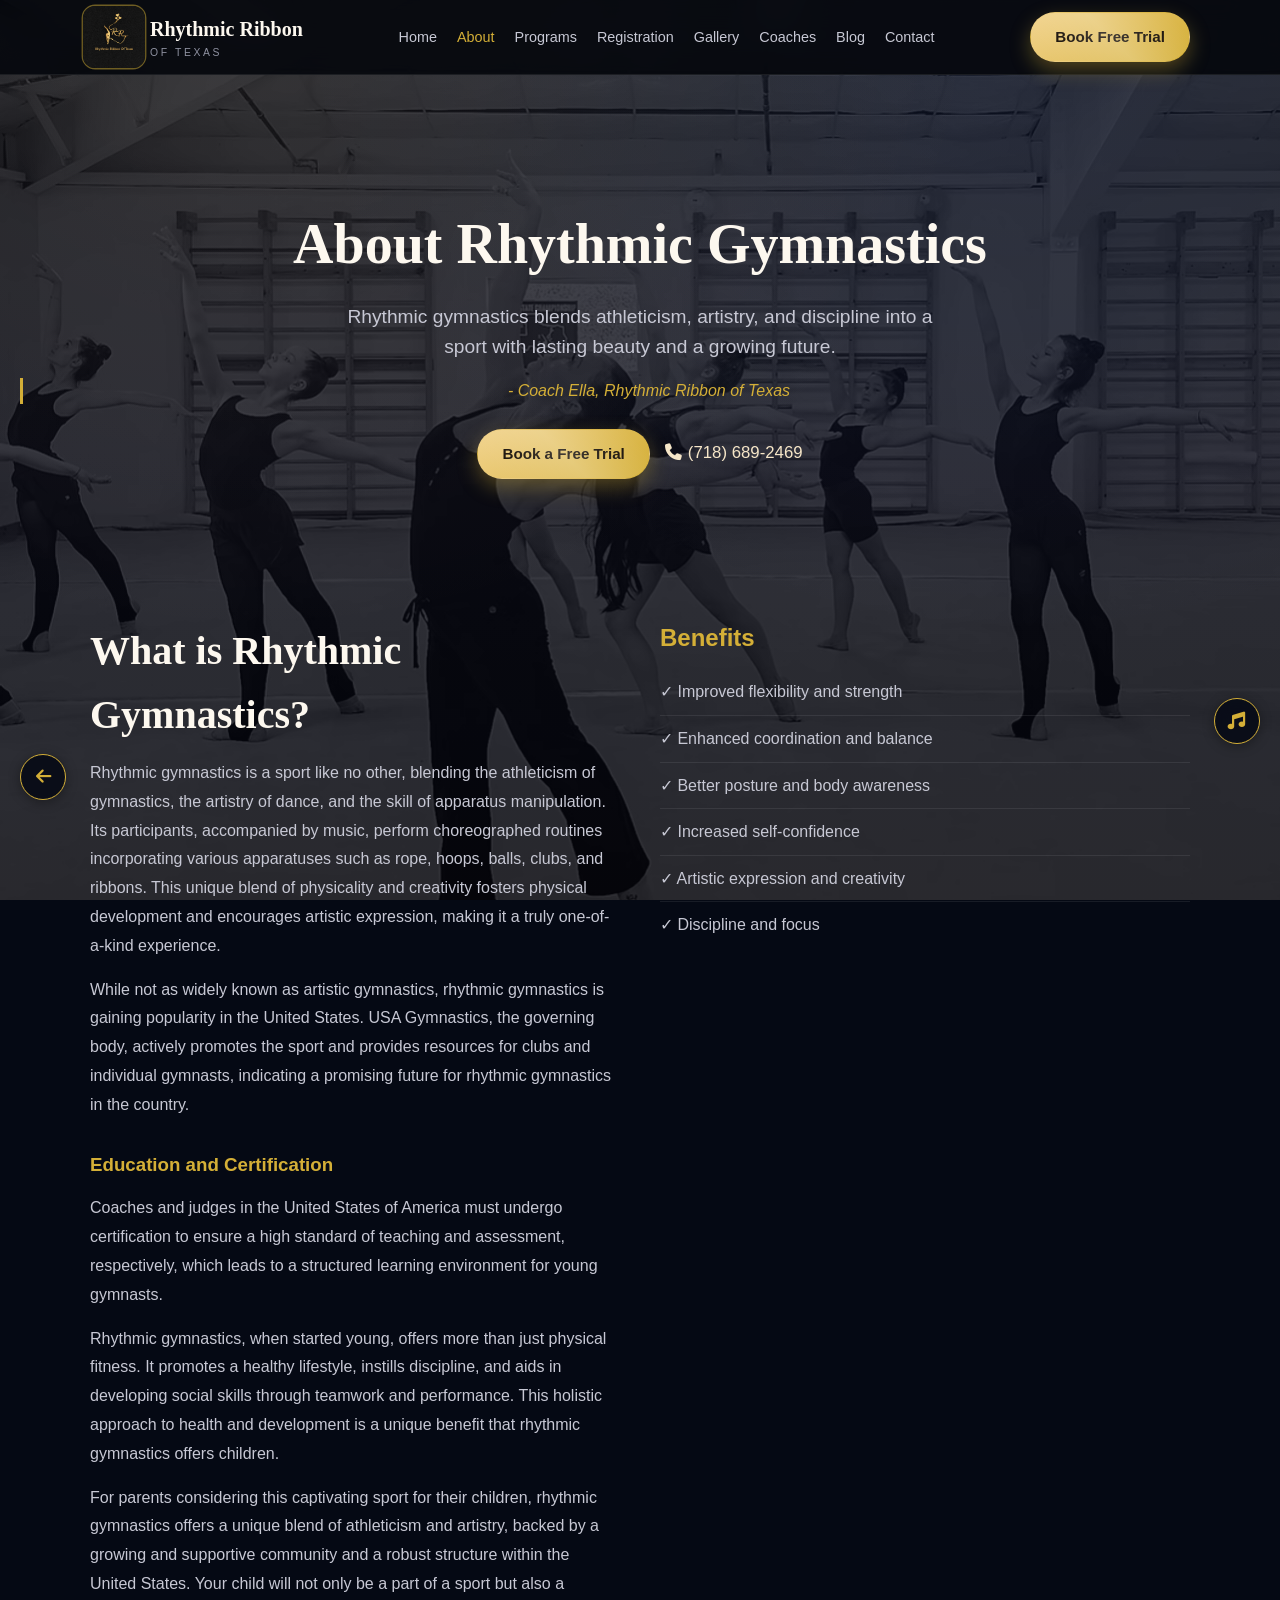
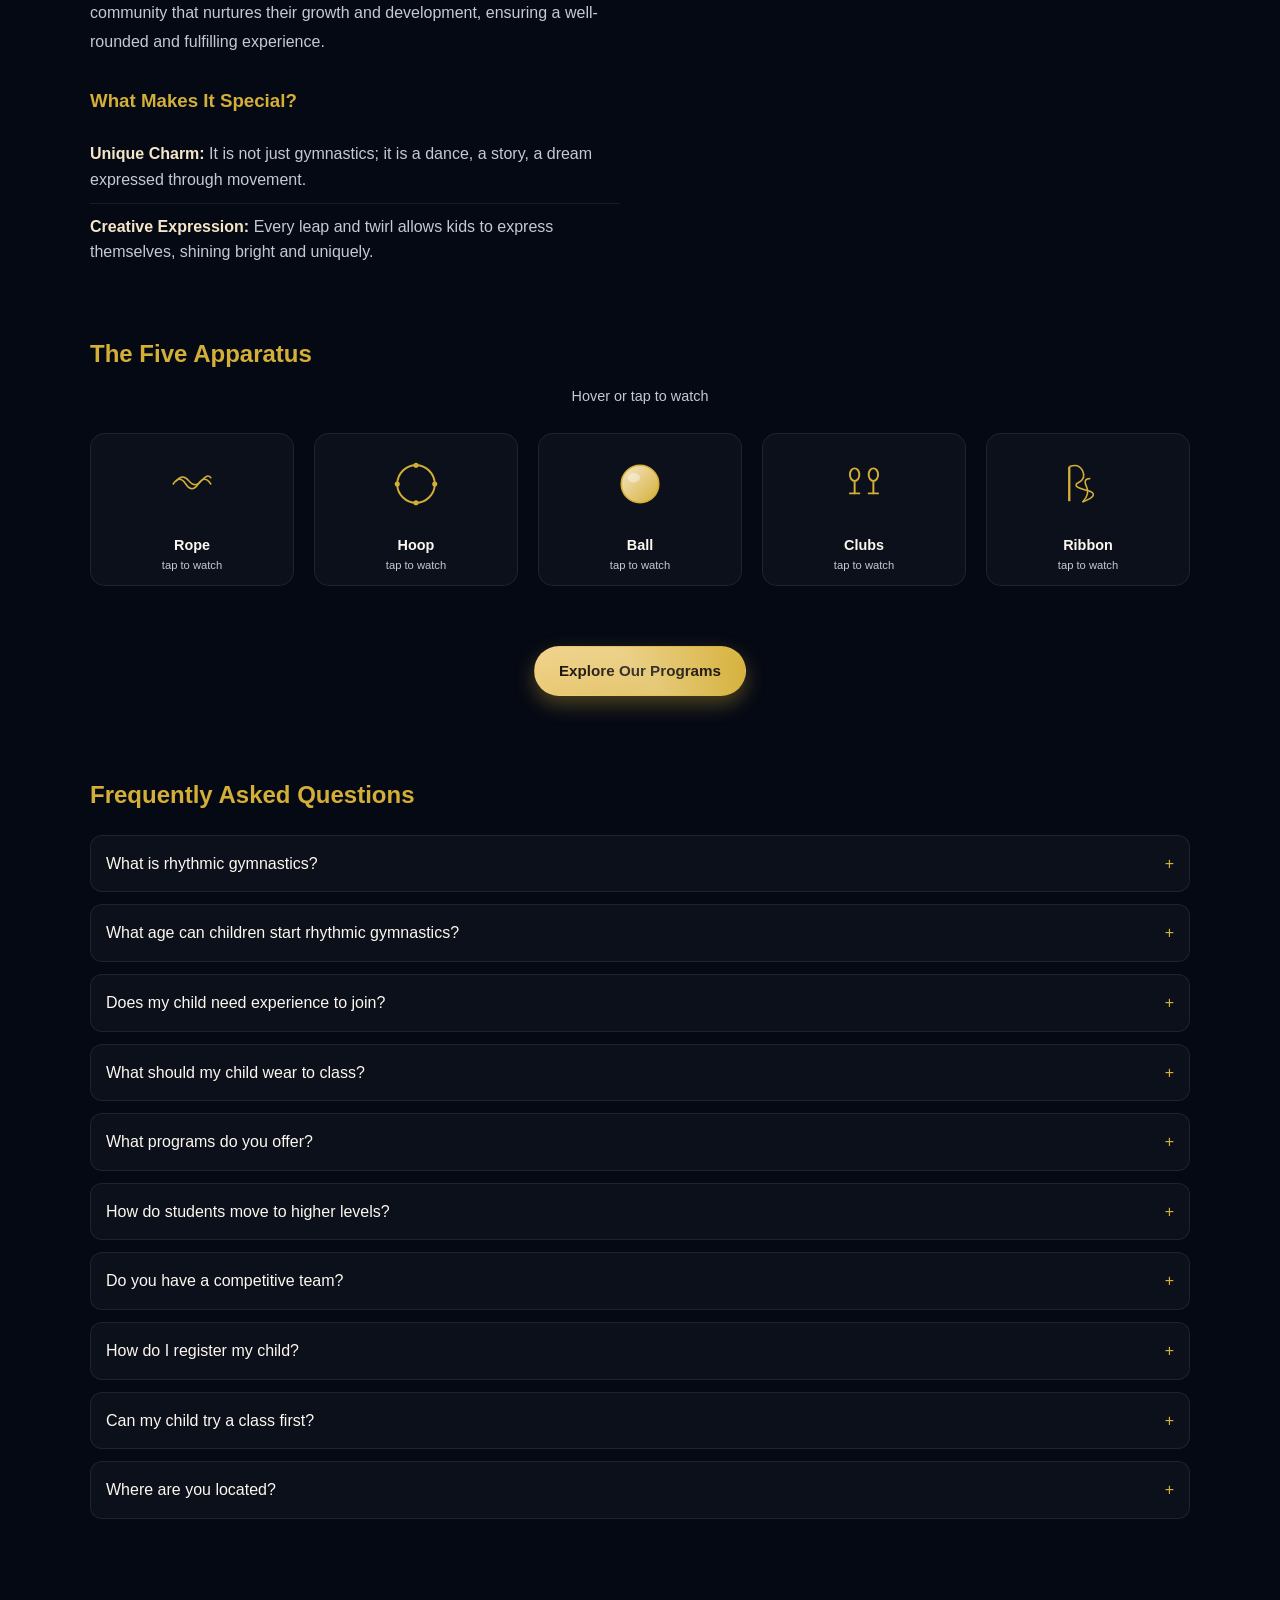
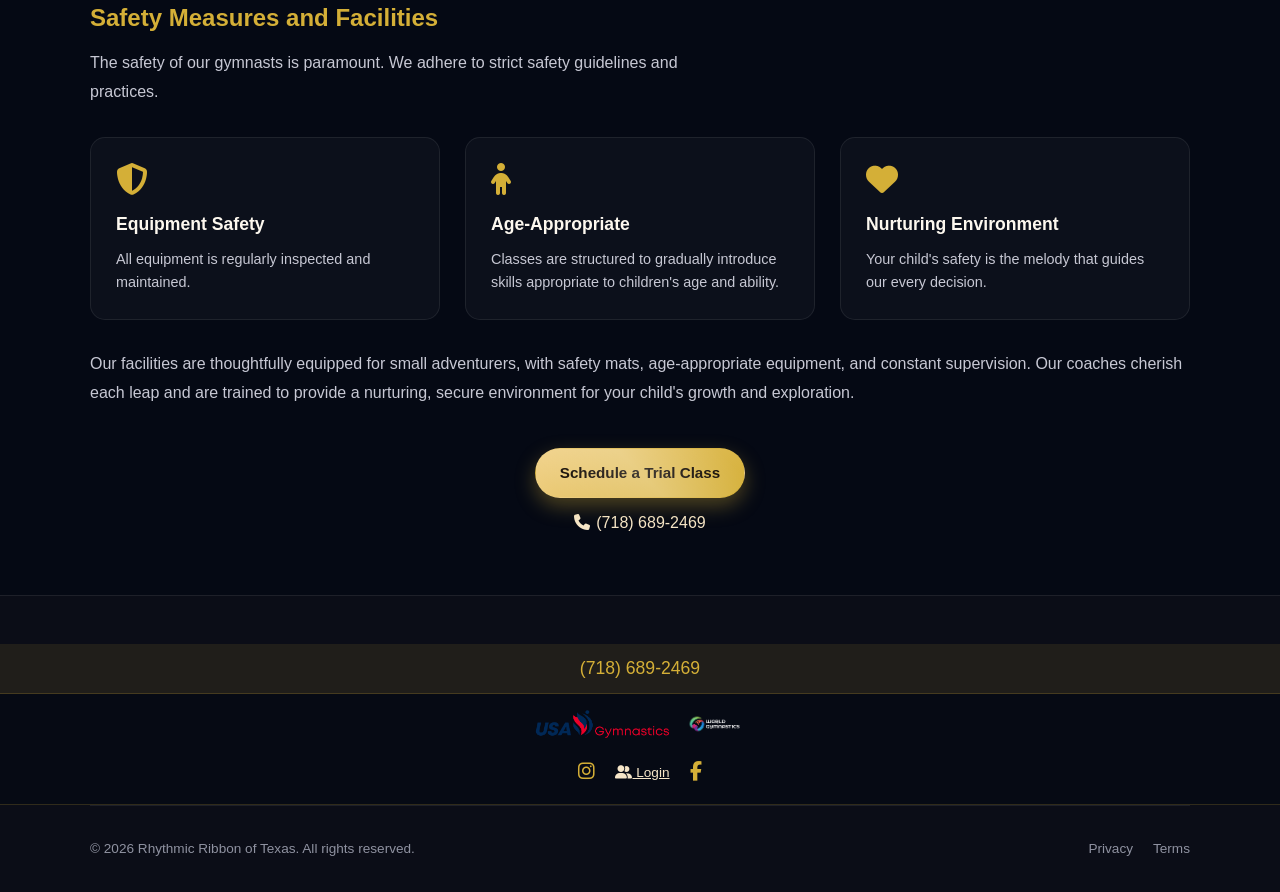
==== about.html @ e938a903 "your message here" ====
<!DOCTYPE html>
<html lang="en">
<head>
  <meta charset="UTF-8">
  <meta http-equiv="Content-Security-Policy" content="default-src 'self'; script-src 'self' 'unsafe-inline' https://cdn.jsdelivr.net; style-src 'self' 'unsafe-inline' https://fonts.googleapis.com https://cdnjs.cloudflare.com; font-src 'self' https://fonts.gstatic.com https://cdnjs.cloudflare.com; img-src 'self' data:; media-src 'self'; frame-src https://www.google.com; connect-src 'self' https://api.emailjs.com;">
  <meta name="viewport" content="width=device-width, initial-scale=1.0">
  <link rel="icon" href="/favicon.png" type="image/png">
  <link rel="shortcut icon" href="/favicon.png" type="image/png">
  <link rel="apple-touch-icon" href="/favicon.png">
  <title>About Rhythmic Gymnastics | Rhythmic Ribbon of Texas</title>
  <link rel="canonical" href="https://rhythmicribbonoftexas.com/about.html">
  <meta name="description" content="Learn about rhythmic gymnastics, an Olympic sport combining dance, gymnastics, and apparatus handling. Discover benefits and the five apparatus at RRT.">
  <meta property="og:title" content="About Rhythmic Gymnastics | Rhythmic Ribbon of Texas">
  <meta property="og:description" content="Learn about rhythmic gymnastics, an Olympic sport combining dance, gymnastics, and apparatus handling.">
  <meta property="og:type" content="website">
  <meta property="og:image" content="https://rhythmicribbonoftexas.com/assets/logo.png">
  <meta property="og:url" content="https://rhythmicribbonoftexas.com/about.html">
  <link rel="stylesheet" href="assets/styles.css">
  <link rel="preconnect" href="https://fonts.googleapis.com">
  <link rel="preconnect" href="https://fonts.gstatic.com" crossorigin>
  <link href="https://fonts.googleapis.com/css2?family=Playfair+Display:wght@500;600&family=Space+Grotesk:wght@400;500;600&display=swap" rel="stylesheet">
  <link rel="stylesheet" href="https://cdnjs.cloudflare.com/ajax/libs/font-awesome/6.5.1/css/all.min.css">
</head>
<body>
  <a href="#main" class="skip-link">Skip to content</a>

  <header class="site-header">
    <div class="header-inner">
      <a href="/" class="logo-lockup">
        <img src="assets/logo.png" alt="Rhythmic Ribbon of Texas Logo" style="width:48px;height:48px;border-radius:10px;">
        <div><span class="brand-name">Rhythmic Ribbon</span><p class="brand-tagline">of Texas</p></div>
      </a>
      <button class="nav-toggle" aria-label="Toggle navigation" aria-expanded="false">
        <span></span><span></span><span></span>
      </button>
      <nav class="header-nav" id="main-nav">
        <a href="/" class="nav-link">Home</a>
        <a href="/about.html" class="nav-link active">About</a>
        <a href="/programs.html" class="nav-link">Programs</a>
        <a href="/registration.html" class="nav-link">Registration</a>
        <a href="/gallery.html" class="nav-link">Gallery</a>
        <a href="/coaches.html" class="nav-link">Coaches</a>
        <a href="/blog.html" class="nav-link">Blog</a>
        <a href="/contact.html" class="nav-link">Contact</a>
        <a href="tel:+17186892469" class="btn btn-primary mobile-cta" style="font-size: 0.85rem;">(718) 689-2469</a>
      </nav>
      <a href="/registration.html" class="btn btn-primary shine">Book Free Trial</a>
    </div>
  </header>

  <main id="main">
    <div class="hero-bg-fixed"></div>
    
    <section class="about-hero" style="padding: 120px 20px 80px; text-align: center;">
      <h1 style="font-family: var(--font-heading); font-size: clamp(2.5rem, 5vw, 3.5rem); margin-bottom: 12px;">About Rhythmic Gymnastics</h1>
      <p style="font-size: 1.2rem; color: var(--rrt-muted-light); max-width: 600px; margin: 0 auto;">Rhythmic gymnastics blends athleticism, artistry, and discipline into a sport with lasting beauty and a growing future.</p>
      <blockquote style="font-size: 1rem; color: var(--rrt-gold); margin-top: 15px; font-style: italic; border-left: 3px solid var(--rrt-gold); padding-left: 15px;">- Coach Ella, Rhythmic Ribbon of Texas</blockquote>
      <div style="margin-top: 25px; display: flex; gap: 15px; justify-content: center; flex-wrap: wrap; align-items: center;">
        <a href="/registration.html" class="btn btn-primary shine">Book a Free Trial</a>
        <a href="tel:+17186892469" style="color: var(--rrt-soft-gold); text-decoration: none; font-size: 1.05rem;"><i class="fas fa-phone" style="margin-right: 6px;"></i>(718) 689-2469</a>
      </div>
    </section>
    <section class="container" style="padding: 60px 20px;">
      <!-- What is RG -->
      <div class="grid-2" style="margin-bottom: 60px;">
        <div>
          <h2 style="font-family: var(--font-heading); font-size: 2.5rem; margin-bottom: 12px;">What is Rhythmic Gymnastics?</h2>
          <p style="color: var(--rrt-muted-light); line-height: 1.8;">Rhythmic gymnastics is a sport like no other, blending the athleticism of gymnastics, the artistry of dance, and the skill of apparatus manipulation. Its participants, accompanied by music, perform choreographed routines incorporating various apparatuses such as rope, hoops, balls, clubs, and ribbons. This unique blend of physicality and creativity fosters physical development and encourages artistic expression, making it a truly one-of-a-kind experience.</p>
          <p style="color: var(--rrt-muted-light); line-height: 1.8; margin-top: 15px;">While not as widely known as artistic gymnastics, rhythmic gymnastics is gaining popularity in the United States. USA Gymnastics, the governing body, actively promotes the sport and provides resources for clubs and individual gymnasts, indicating a promising future for rhythmic gymnastics in the country.</p>
          
          <h3 style="color: var(--rrt-gold); margin-top: 30px; margin-bottom: 15px;">Education and Certification</h3>
          <p style="color: var(--rrt-muted-light); line-height: 1.8;">Coaches and judges in the United States of America must undergo certification to ensure a high standard of teaching and assessment, respectively, which leads to a structured learning environment for young gymnasts.</p>
          <p style="color: var(--rrt-muted-light); line-height: 1.8; margin-top: 15px;">Rhythmic gymnastics, when started young, offers more than just physical fitness. It promotes a healthy lifestyle, instills discipline, and aids in developing social skills through teamwork and performance. This holistic approach to health and development is a unique benefit that rhythmic gymnastics offers children.</p>
          <p style="color: var(--rrt-muted-light); line-height: 1.8; margin-top: 15px;">For parents considering this captivating sport for their children, rhythmic gymnastics offers a unique blend of athleticism and artistry, backed by a growing and supportive community and a robust structure within the United States. Your child will not only be a part of a sport but also a community that nurtures their growth and development, ensuring a well-rounded and fulfilling experience.</p>
          
          <h3 style="color: var(--rrt-gold); margin-top: 30px; margin-bottom: 15px;">What Makes It Special?</h3>
          <ul style="color: var(--rrt-muted-light); list-style: none;">
            <li style="padding: 10px 0; border-bottom: 1px solid var(--rrt-border);"><strong style="color: var(--rrt-soft-gold);">Unique Charm:</strong> It is not just gymnastics; it is a dance, a story, a dream expressed through movement.</li>
            <li style="padding: 10px 0;"><strong style="color: var(--rrt-soft-gold);">Creative Expression:</strong> Every leap and twirl allows kids to express themselves, shining bright and uniquely.</li>
          </ul>
        </div>
        <div>
          <h2 style="color: var(--rrt-gold); margin-bottom: 12px;">Benefits</h2>
          <ul style="color: var(--rrt-muted-light); list-style: none;">
            <li style="padding: 10px 0; border-bottom: 1px solid var(--rrt-border);">✓ Improved flexibility and strength</li>
            <li style="padding: 10px 0; border-bottom: 1px solid var(--rrt-border);">✓ Enhanced coordination and balance</li>
            <li style="padding: 10px 0; border-bottom: 1px solid var(--rrt-border);">✓ Better posture and body awareness</li>
            <li style="padding: 10px 0; border-bottom: 1px solid var(--rrt-border);">✓ Increased self-confidence</li>
            <li style="padding: 10px 0; border-bottom: 1px solid var(--rrt-border);">✓ Artistic expression and creativity</li>
            <li style="padding: 10px 0;">✓ Discipline and focus</li>
          </ul>
        </div>
      </div>

      <div style="margin-top: 60px;">
        <h2 style="color: var(--rrt-gold); margin-bottom: 12px;">The Five Apparatus</h2>
        <p style="color: var(--rrt-muted-light); text-align: center; margin-bottom: 25px; font-size: 0.9rem;">Hover or tap to watch</p>
        <div class="grid-5">
          <div class="apparatus-item" onclick="openModal(this.dataset.video)" data-video="assets/rrt-media/apparatus-videos/rope-small.mp4" style="background: rgba(255,255,255,0.03); border: 1px solid var(--rrt-border); border-radius: 15px; padding: 10px; text-align: center; cursor: pointer;">
            <div style="position: relative; width: 100%; height: 80px; display: flex; align-items: center; justify-content: center;">
              <img src="assets/icon-rope.svg" alt="Rope" class="apparatus-icon" style="width: 50px; height: 50px; object-fit: contain;">
              <video src="assets/rrt-media/apparatus-videos/rope-small.mp4" muted class="apparatus-video" style="display:none; width: 100%; height: 80px; object-fit: contain; border-radius: 8px;"></video>
            </div>
            <h3 style="font-size: 0.9rem; margin-top: 10px;">Rope</h3>
            <p style="font-size: 0.7rem; color: var(--rrt-muted-light);">tap to watch</p>
          </div>
          <div class="apparatus-item" onclick="openModal(this.dataset.video)" data-video="assets/rrt-media/apparatus-videos/hoop.mp4" style="background: rgba(255,255,255,0.03); border: 1px solid var(--rrt-border); border-radius: 15px; padding: 10px; text-align: center; cursor: pointer;">
            <div style="position: relative; width: 100%; height: 80px; display: flex; align-items: center; justify-content: center;">
              <img src="assets/icon-hoop.svg" alt="Hoop" class="apparatus-icon" style="width: 50px; height: 50px; object-fit: contain;">
              <video src="assets/rrt-media/apparatus-videos/hoop.mp4" muted class="apparatus-video" style="display:none; width: 100%; height: 80px; object-fit: contain; border-radius: 8px;"></video>
            </div>
            <h3 style="font-size: 0.9rem; margin-top: 10px;">Hoop</h3>
            <p style="font-size: 0.7rem; color: var(--rrt-muted-light);">tap to watch</p>
          </div>
          <div class="apparatus-item" onclick="openModal(this.dataset.video)" data-video="assets/rrt-media/apparatus-videos/ball.mp4" style="background: rgba(255,255,255,0.03); border: 1px solid var(--rrt-border); border-radius: 15px; padding: 10px; text-align: center; cursor: pointer;">
            <div style="position: relative; width: 100%; height: 80px; display: flex; align-items: center; justify-content: center;">
              <img src="assets/icon-ball.svg" alt="Ball" class="apparatus-icon" style="width: 50px; height: 50px; object-fit: contain;">
              <video src="assets/rrt-media/apparatus-videos/ball.mp4" muted class="apparatus-video" style="display:none; width: 100%; height: 80px; object-fit: contain; border-radius: 8px;"></video>
            </div>
            <h3 style="font-size: 0.9rem; margin-top: 10px;">Ball</h3>
            <p style="font-size: 0.7rem; color: var(--rrt-muted-light);">tap to watch</p>
          </div>
          <div class="apparatus-item" onclick="openModal(this.dataset.video)" data-video="assets/rrt-media/apparatus-videos/club-small.mp4" style="background: rgba(255,255,255,0.03); border: 1px solid var(--rrt-border); border-radius: 15px; padding: 10px; text-align: center; cursor: pointer;">
            <div style="position: relative; width: 100%; height: 80px; display: flex; align-items: center; justify-content: center;">
              <img src="assets/icon-clubs.svg" alt="Clubs" class="apparatus-icon" style="width: 50px; height: 50px; object-fit: contain;">
              <video src="assets/rrt-media/apparatus-videos/club-small.mp4" muted class="apparatus-video" style="display:none; width: 100%; height: 80px; object-fit: contain; border-radius: 8px;"></video>
            </div>
            <h3 style="font-size: 0.9rem; margin-top: 10px;">Clubs</h3>
            <p style="font-size: 0.7rem; color: var(--rrt-muted-light);">tap to watch</p>
          </div>
          <div class="apparatus-item" onclick="openModal(this.dataset.video)" data-video="assets/rrt-media/apparatus-videos/ribbons-small.mp4" style="background: rgba(255,255,255,0.03); border: 1px solid var(--rrt-border); border-radius: 15px; padding: 10px; text-align: center; cursor: pointer;">
            <div style="position: relative; width: 100%; height: 80px; display: flex; align-items: center; justify-content: center;">
              <img src="assets/icon-ribbon-stick.svg" alt="Ribbon" class="apparatus-icon" style="width: 50px; height: 50px; object-fit: contain;">
              <video src="assets/rrt-media/apparatus-videos/ribbons-small.mp4" muted class="apparatus-video" style="display:none; width: 100%; height: 80px; object-fit: contain; border-radius: 8px;"></video>
            </div>
            <h3 style="font-size: 0.9rem; margin-top: 10px;">Ribbon</h3>
            <p style="font-size: 0.7rem; color: var(--rrt-muted-light);">tap to watch</p>
          </div>
        </div>
      </div>
      <div style="text-align: center; margin-top: 60px;">
        <a href="/programs.html" class="btn btn-primary">Explore Our Programs</a>
      </div>

      <!-- FAQ Section -->
      <div style="margin-top: 80px;">
        <h2 style="color: var(--rrt-gold); margin-bottom: 20px;">Frequently Asked Questions</h2>
        
        <details style="background: rgba(255,255,255,0.03); border: 1px solid var(--rrt-border); border-radius: 12px; margin-bottom: 12px; padding: 15px; cursor: pointer;">
          <summary style="color: var(--rrt-cream); font-weight: 500; cursor: pointer; list-style: none; display: flex; justify-content: space-between; align-items: center;">
            <span>What is rhythmic gymnastics?</span>
            <span style="color: var(--rrt-gold);">+</span>
          </summary>
          <p style="color: var(--rrt-muted-light); margin-top: 12px; line-height: 1.6;">Rhythmic gymnastics is a sport that combines gymnastics, dance, and flexibility. Athletes perform routines to music using apparatus like ribbon, hoop, ball, rope, and clubs.</p>
        </details>
        
        <details style="background: rgba(255,255,255,0.03); border: 1px solid var(--rrt-border); border-radius: 12px; margin-bottom: 12px; padding: 15px; cursor: pointer;">
          <summary style="color: var(--rrt-cream); font-weight: 500; cursor: pointer; list-style: none; display: flex; justify-content: space-between; align-items: center;">
            <span>What age can children start rhythmic gymnastics?</span>
            <span style="color: var(--rrt-gold);">+</span>
          </summary>
          <p style="color: var(--rrt-muted-light); margin-top: 12px; line-height: 1.6;">Children can start as early as 3 years old in preschool classes designed to build coordination, flexibility, and basic movement skills.</p>
        </details>
        
        <details style="background: rgba(255,255,255,0.03); border: 1px solid var(--rrt-border); border-radius: 12px; margin-bottom: 12px; padding: 15px; cursor: pointer;">
          <summary style="color: var(--rrt-cream); font-weight: 500; cursor: pointer; list-style: none; display: flex; justify-content: space-between; align-items: center;">
            <span>Does my child need experience to join?</span>
            <span style="color: var(--rrt-gold);">+</span>
          </summary>
          <p style="color: var(--rrt-muted-light); margin-top: 12px; line-height: 1.6;">No experience is needed. Beginner classes are designed for students who are new to rhythmic gymnastics.</p>
        </details>
        
        <details style="background: rgba(255,255,255,0.03); border: 1px solid var(--rrt-border); border-radius: 12px; margin-bottom: 12px; padding: 15px; cursor: pointer;">
          <summary style="color: var(--rrt-cream); font-weight: 500; cursor: pointer; list-style: none; display: flex; justify-content: space-between; align-items: center;">
            <span>What should my child wear to class?</span>
            <span style="color: var(--rrt-gold);">+</span>
          </summary>
          <p style="color: var(--rrt-muted-light); margin-top: 12px; line-height: 1.6;">A leotard with white socks, or leggings with a tank top and white socks. No jewelry. Hair should be pulled up.</p>
        </details>
        
        <details style="background: rgba(255,255,255,0.03); border: 1px solid var(--rrt-border); border-radius: 12px; margin-bottom: 12px; padding: 15px; cursor: pointer;">
          <summary style="color: var(--rrt-cream); font-weight: 500; cursor: pointer; list-style: none; display: flex; justify-content: space-between; align-items: center;">
            <span>What programs do you offer?</span>
            <span style="color: var(--rrt-gold);">+</span>
          </summary>
          <p style="color: var(--rrt-muted-light); margin-top: 12px; line-height: 1.6;">We offer preschool classes, beginner rhythmic gymnastics classes, flexibility and conditioning classes, ballet, and a competitive team program.</p>
        </details>
        
        <details style="background: rgba(255,255,255,0.03); border: 1px solid var(--rrt-border); border-radius: 12px; margin-bottom: 12px; padding: 15px; cursor: pointer;">
          <summary style="color: var(--rrt-cream); font-weight: 500; cursor: pointer; list-style: none; display: flex; justify-content: space-between; align-items: center;">
            <span>How do students move to higher levels?</span>
            <span style="color: var(--rrt-gold);">+</span>
          </summary>
          <p style="color: var(--rrt-muted-light); margin-top: 12px; line-height: 1.6;">Coaches evaluate students based on their skills, flexibility, focus, and readiness for the next level.</p>
        </details>
        
        <details style="background: rgba(255,255,255,0.03); border: 1px solid var(--rrt-border); border-radius: 12px; margin-bottom: 12px; padding: 15px; cursor: pointer;">
          <summary style="color: var(--rrt-cream); font-weight: 500; cursor: pointer; list-style: none; display: flex; justify-content: space-between; align-items: center;">
            <span>Do you have a competitive team?</span>
            <span style="color: var(--rrt-gold);">+</span>
          </summary>
          <p style="color: var(--rrt-muted-light); margin-top: 12px; line-height: 1.6;">Yes. Students who show strong ability and commitment may be invited to join the competitive team.</p>
        </details>
        
        <details style="background: rgba(255,255,255,0.03); border: 1px solid var(--rrt-border); border-radius: 12px; margin-bottom: 12px; padding: 15px; cursor: pointer;">
          <summary style="color: var(--rrt-cream); font-weight: 500; cursor: pointer; list-style: none; display: flex; justify-content: space-between; align-items: center;">
            <span>How do I register my child?</span>
            <span style="color: var(--rrt-gold);">+</span>
          </summary>
          <p style="color: var(--rrt-muted-light); margin-top: 12px; line-height: 1.6;">You can register through our website or contact us directly for class availability.</p>
        </details>
        
        <details style="background: rgba(255,255,255,0.03); border: 1px solid var(--rrt-border); border-radius: 12px; margin-bottom: 12px; padding: 15px; cursor: pointer;">
          <summary style="color: var(--rrt-cream); font-weight: 500; cursor: pointer; list-style: none; display: flex; justify-content: space-between; align-items: center;">
            <span>Can my child try a class first?</span>
            <span style="color: var(--rrt-gold);">+</span>
          </summary>
          <p style="color: var(--rrt-muted-light); margin-top: 12px; line-height: 1.6;">Yes, trial classes may be available depending on space in the class.</p>
        </details>
        
        <details style="background: rgba(255,255,255,0.03); border: 1px solid var(--rrt-border); border-radius: 12px; margin-bottom: 12px; padding: 15px; cursor: pointer;">
          <summary style="color: var(--rrt-cream); font-weight: 500; cursor: pointer; list-style: none; display: flex; justify-content: space-between; align-items: center;">
            <span>Where are you located?</span>
            <span style="color: var(--rrt-gold);">+</span>
          </summary>
          <p style="color: var(--rrt-muted-light); margin-top: 12px; line-height: 1.6;">We are located in McKinney and Frisco, Texas.</p>
        </details>
      </div>

      <!-- Safety Section -->
      <div style="margin-top: 80px;">
        <h2 style="color: var(--rrt-gold); margin-bottom: 12px;">Safety Measures and Facilities</h2>
        
        <p style="color: var(--rrt-muted-light); line-height: 1.8; margin-bottom: 30px; max-width: 70ch;">The safety of our gymnasts is paramount. We adhere to strict safety guidelines and practices.</p>
        
        <div class="grid-3">
          <div style="background: rgba(255,255,255,0.03); border: 1px solid var(--rrt-border); border-radius: 15px; padding: 25px;">
            <i class="fas fa-shield-alt" style="font-size: 2rem; color: var(--rrt-gold); margin-bottom: 15px;"></i>
            <h3 style="font-size: 1.1rem; margin-bottom: 10px;">Equipment Safety</h3>
            <p style="color: var(--rrt-muted-light); font-size: 0.9rem;">All equipment is regularly inspected and maintained.</p>
          </div>
          <div style="background: rgba(255,255,255,0.03); border: 1px solid var(--rrt-border); border-radius: 15px; padding: 25px;">
            <i class="fas fa-child" style="font-size: 2rem; color: var(--rrt-gold); margin-bottom: 15px;"></i>
            <h3 style="font-size: 1.1rem; margin-bottom: 10px;">Age-Appropriate</h3>
            <p style="color: var(--rrt-muted-light); font-size: 0.9rem;">Classes are structured to gradually introduce skills appropriate to children's age and ability.</p>
          </div>
          <div style="background: rgba(255,255,255,0.03); border: 1px solid var(--rrt-border); border-radius: 15px; padding: 25px;">
            <i class="fas fa-heart" style="font-size: 2rem; color: var(--rrt-gold); margin-bottom: 15px;"></i>
            <h3 style="font-size: 1.1rem; margin-bottom: 10px;">Nurturing Environment</h3>
            <p style="color: var(--rrt-muted-light); font-size: 0.9rem;">Your child's safety is the melody that guides our every decision.</p>
          </div>
        </div>
        
        <p style="color: var(--rrt-muted-light); line-height: 1.8; margin-top: 30px;">Our facilities are thoughtfully equipped for small adventurers, with safety mats, age-appropriate equipment, and constant supervision. Our coaches cherish each leap and are trained to provide a nurturing, secure environment for your child's growth and exploration.</p>
        
        <div style="text-align: center; margin-top: 40px;">
          <a href="/registration.html" class="btn btn-primary shine">Schedule a Trial Class</a>
          <p style="margin-top: 12px;"><a href="tel:+17186892469" style="color: var(--rrt-soft-gold); text-decoration: none;"><i class="fas fa-phone" style="margin-right: 6px;"></i>(718) 689-2469</a></p>
        </div>
      </div>
    </section>
  </main>

  <footer class="site-footer">
    <div class="mobile-footer-spacer"></div>
    <!-- Phone - Mobile Only -->
    <div style="text-align: center; padding: 10px; background: rgba(212, 175, 55, 0.1); border-bottom: 1px solid rgba(212, 175, 55, 0.2);">
      <a href="tel:+17186892469" style="color: var(--rrt-gold); font-size: 1.1rem; text-decoration: none;">(718) 689-2469</a>
    </div>
    <!-- Combined Trust + Social -->
    <div style="background: rgba(5, 9, 20, 0.8); padding: 16px 15px; border-bottom: 1px solid rgba(212, 175, 55, 0.2);">
      <div style="max-width: 1200px; margin: 0 auto; display: flex; flex-direction: column; align-items: center; gap: 12px;">
        <div style="display: flex; justify-content: center; align-items: center; gap: 15px; flex-wrap: wrap;">
          <a href="https://usagym.org/rhythmic/" style="cursor:pointer;-webkit-tap-highlight-color:transparent" target="_blank" rel="noopener noreferrer"><img src="assets/usag-logo.webp" alt="USAG" style="height: 28px;"></a>
          <a href="https://www.gymnastics.sport/site/pages/disciplines/rg-presentation.php" target="_blank" rel="noopener noreferrer"><img src="assets/world-gymnastics.png" alt="World Gymnastics" style="height: 24px;"></a>
        </div>
        <div style="display: flex; justify-content: center; align-items: center; gap: 20px; flex-wrap: wrap;">
          <a href="https://instagram.com/rhythmicribbonoftexas" target="_blank" rel="noopener noreferrer" aria-label="Instagram" style="color:var(--rrt-gold);font-size:1.2rem;"><i class="fab fa-instagram"></i></a>
          <a href="/login.html" style="color:var(--rrt-soft-gold);font-size:0.85rem;"><i class="fas fa-user-group"></i> Login</a>
          <a href="https://facebook.com/RhythmicRibbon" target="_blank" rel="noopener noreferrer" aria-label="Facebook" style="color:var(--rrt-gold);font-size:1.2rem;"><i class="fab fa-facebook-f"></i></a>
        </div>
      </div>
    </div>
    
  
    <div class="footer-inner">
      <div class="footer-bottom">
        <p>&copy; <span class="copyright-year">2026</span> Rhythmic Ribbon of Texas. All rights reserved.</p>
        <div class="footer-legal">
          <a href="/privacy.html">Privacy</a>
          <a href="/terms.html">Terms</a>
        </div>
      </div>
    </div>
  </footer>

  <!-- Mobile Sticky CTA -->
  <div class="mobile-sticky-cta">
    <a href="/registration.html" class="btn btn-primary shine" style="width:100%;display:block;padding:14px 20px;text-align:center;text-decoration:none;">Book Free Trial</a>
  </div>

  <!-- Video Modal -->
  <div id="videoModal" tabindex="-1" role="dialog" aria-modal="true" aria-label="Video player" onclick="closeModal()" style="display:none; position:fixed; top:0; left:0; width:100%; height:100%; background:rgba(0,0,0,0.95); z-index:999999; align-items:center; justify-content:center; cursor:pointer;">
    <video id="modalVideo" onclick="event.stopPropagation()" style="max-width:90%; max-height:80%; border-radius:10px;" controls></video>
    <p style="position:absolute; top:20px; color:#fff; font-size:0.9rem;">Tap to close or press Escape</p>
  </div>
  <script src="assets/main.js"></script>
  <script src="assets/audio.js"></script>
</body>
</html>
---- assets/styles.css ----
/* RRT Landing Page Styles */
/* Based on RRT Brand Guidelines - Gold/Dark Theme */

:root {
  /* Colors */
  --rrt-gold: #d4af37;
  --rrt-soft-gold: #f6e6c8;
  --rrt-cream: #fdf8ef;
  --rrt-bg: #020308;
  --rrt-bg-secondary: #050914;
  --rrt-surface: rgba(12, 14, 24, 0.95);
  --rrt-muted: #8f92a1;
  --rrt-muted-light: #c7c8d4;
  --rrt-border: rgba(255, 255, 255, 0.08);
  --rrt-border-strong: rgba(255, 255, 255, 0.18);
  --success: #7bdcb5;
  --error: #f26c4f;
  
  /* Typography */
  --font-heading: 'Playfair Display', Georgia, serif;
  --font-body: 'Space Grotesk', -apple-system, sans-serif;
  
  /* Spacing */
  --space-xs: 0.35rem;
  --space-sm: 0.5rem;
  --space-md: 0.75rem;
  --space-lg: 1.25rem;
  --space-xl: 2rem;
  --space-xxl: 3rem;
  
  /* Borders */
  --radius-sm: 10px;
  --radius-lg: 20px;
  --radius-xl: 28px;
  
  /* Shadows */
  --shadow-md: 0 15px 30px rgba(0, 0, 0, 0.35);
  --shadow-lg: 0 25px 50px rgba(0, 0, 0, 0.45);
}

/* Fixed background image overlay */
.hero-bg-fixed {
  position: fixed;
  top: 0;
  left: 0;
  width: 100%;
  height: 100%;
  z-index: -1;
  background: url('hero-bg.jpg') center/cover no-repeat;
  opacity: 0.2;
  pointer-events: none;
}

/* Reset */
*, *::before, *::after {
  box-sizing: border-box;
  margin: 0;
  padding: 0;
}

html {
  scroll-behavior: smooth;
}

body {
  font-family: var(--font-body);
  font-size: 16px;
  line-height: 1.6;
  color: var(--rrt-cream);
  background-color: var(--rrt-bg-secondary);
  background-image: 
    radial-gradient(ellipse at 20% 0%, rgba(255, 214, 153, 0.08) 0%, transparent 50%),
    radial-gradient(ellipse at 80% 0%, rgba(87, 134, 255, 0.1) 0%, transparent 50%),
    linear-gradient(180deg, #04060d 0%, #080914 50%, #05060c 100%);
  background-attachment: fixed;
  min-height: 100vh;
}

/* Form Error Messages */
.error-msg {
  color: var(--error);
  font-size: 0.8rem;
  margin-top: 5px;
}

input.field-error,
select.field-error,
textarea.field-error {
  border-color: var(--error) !important;
}

input.field-error:focus,
select.field-error:focus,
textarea.field-error:focus {
  box-shadow: 0 0 0 3px rgba(242, 108, 79, 0.2) !important;
}

/* Skip Link */
.skip-link {
  position: absolute;
  left: -999px;
  top: auto;
  padding: 0.5rem 1rem;
  background: #fff;
  color: #05060c;
  border-radius: 999px;
  z-index: 1000;
  text-decoration: none;
  font-weight: 600;
}

.skip-link:focus {
  left: 1rem;
  top: 1rem;
}

/* Container */
.container {
  max-width: 1140px;
  margin: 0 auto;
  padding: 0 var(--space-lg);
}

/* Header */
.site-header {
  position: fixed;
  top: 0;
  left: 0;
  right: 0;
  z-index: 100;
  background: rgba(5, 7, 13, 0.9);
  -webkit-backdrop-filter: blur(14px);
  backdrop-filter: blur(14px);
  border-bottom: 1px solid var(--rrt-border);
}

.header-inner {
  max-width: 1140px;
  margin: 0 auto;
  padding: var(--space-md) var(--space-lg);
  display: flex;
  align-items: center;
  justify-content: space-between;
  gap: var(--space-lg);
}

.logo-lockup {
  display: flex;
  align-items: center;
  gap: var(--space-md);
  text-decoration: none;
  color: var(--rrt-cream);
}

.logo-lockup img {
  width: 48px;
  height: 48px;
  border-radius: var(--radius-sm);
  border: 1px solid rgba(212, 175, 55, 0.5);
  object-fit: cover;
  object-position: center;
  transform: scale(1.35);
}

.brand-name {
  font-family: var(--font-heading);
  font-size: 1.25rem;
  font-weight: 600;
  margin: 0;
}

.brand-tagline {
  font-size: 0.65rem;
  letter-spacing: 0.25em;
  text-transform: uppercase;
  color: var(--rrt-muted);
  margin: 0;
}

.header-nav {
  display: flex;
  gap: var(--space-lg);
}

.nav-link {
  color: var(--rrt-muted-light);
  text-decoration: none;
  font-size: 0.9rem;
  transition: color 0.15s ease;
}

.nav-link:hover,
.nav-link.active {
  color: var(--rrt-gold);
}

/* Buttons */
.btn {
  display: inline-flex;
  align-items: center;
  justify-content: center;
  padding: 0.75rem 1.5rem;
  border-radius: 30px;
  font-family: var(--font-body);
  font-size: 0.95rem;
  font-weight: 600;
  text-decoration: none;
  cursor: pointer;
  transition: all 0.15s ease;
  border: 1px solid transparent;
  min-height: 48px;
}

.btn-primary {
  background: linear-gradient(135deg, #f1d28a, #d4af37);
  color: #120a02;
  box-shadow: 0 8px 20px rgba(212, 175, 55, 0.35);
}

.btn-primary:hover {
  transform: translateY(-2px);
  box-shadow: 0 12px 28px rgba(212, 175, 55, 0.45);
}

.btn-secondary {
  background: transparent;
  color: var(--rrt-cream);
  border-color: rgba(255, 255, 255, 0.25);
}

.btn-secondary:hover {
  background: rgba(255, 255, 255, 0.05);
  border-color: rgba(255, 255, 255, 0.4);
}

.btn-full {
  width: 100%;
}

/* Hamburger Toggle */
.nav-toggle {
  display: none;
  background: none;
  border: none;
  cursor: pointer;
  padding: 8px;
  z-index: 101;
  flex-shrink: 0;
}

.nav-toggle span {
  display: block;
  width: 24px;
  height: 2px;
  background: var(--rrt-cream);
  margin: 5px 0;
  transition: all 0.3s ease;
  border-radius: 2px;
}

.nav-toggle.active span:nth-child(1) {
  transform: rotate(45deg) translate(5px, 5px);
}

.nav-toggle.active span:nth-child(2) {
  opacity: 0;
}

.nav-toggle.active span:nth-child(3) {
  transform: rotate(-45deg) translate(5px, -5px);
}

/* Main Content */
main {
  padding-top: 80px;
}

/* Hero */
.hero {
  display: grid;
  grid-template-columns: 1fr 1fr;
  gap: var(--space-xxl);
  max-width: 1140px;
  margin: 0 auto;
  padding: var(--space-xxl) var(--space-lg);
  min-height: calc(100vh - 80px);
  align-items: center;
}

.eyebrow {
  display: block;
  text-transform: uppercase;
  letter-spacing: 0.35em;
  font-size: 0.8rem;
  color: var(--rrt-gold);
  margin-bottom: var(--space-md);
}

.hero h1 {
  font-family: var(--font-heading);
  font-size: clamp(2.5rem, 5vw, 3.75rem);
  line-height: 1.1;
  margin-bottom: var(--space-lg);
}

.lead {
  color: var(--rrt-muted-light);
  font-size: 1.1rem;
  max-width: 50ch;
  margin-bottom: var(--space-xl);
}

.hero-actions {
  display: flex;
  gap: var(--space-md);
  flex-wrap: wrap;
}

.hero-visual {
  display: flex;
  justify-content: center;
}

.hero-image {
  width: 100%;
  max-width: 400px;
  aspect-ratio: 3/4;
  border-radius: var(--radius-xl);
  overflow: hidden;
  box-shadow: var(--shadow-lg);
}

.hero-image img {
  width: 100%;
  height: 100%;
  object-fit: cover;
}

/* Social Proof */
.social-proof {
  background: var(--rrt-surface);
  border-top: 1px solid var(--rrt-border);
  border-bottom: 1px solid var(--rrt-border);
  padding: var(--space-xl) 0;
}

.trust-grid {
  display: grid;
  grid-template-columns: repeat(4, 1fr);
  gap: var(--space-lg);
  max-width: 1140px;
  margin: 0 auto;
  padding: 0 var(--space-lg);
}

.trust-item {
  text-align: center;
}

.trust-number {
  display: block;
  font-family: var(--font-heading);
  font-size: 2rem;
  font-weight: 600;
  color: var(--rrt-gold);
}

.trust-label {
  font-size: 0.85rem;
  color: var(--rrt-muted);
}

/* Benefits */
.benefits {
  padding: var(--space-xxl) 0;
}

.panel {
  background: linear-gradient(140deg, rgba(235, 196, 144, 0.1), rgba(99, 135, 255, 0.08));
  border: 1px solid var(--rrt-border);
  border-radius: var(--radius-xl);
  padding: var(--space-xl);
}

.panel-header {
  display: grid;
  grid-template-columns: 1fr 1fr;
  gap: var(--space-xl);
  margin-bottom: var(--space-xl);
}

.panel-header h2 {
  font-family: var(--font-heading);
  font-size: 2rem;
}

.panel-header p {
  color: var(--rrt-muted-light);
}

.value-list {
  display: grid;
  grid-template-columns: repeat(2, 1fr);
  gap: var(--space-md) var(--space-xl);
  list-style: none;
}

.value-list li {
  padding-bottom: var(--space-md);
  border-bottom: 1px solid var(--rrt-border);
  color: var(--rrt-muted-light);
}

/* Classes Preview */
.classes-preview {
  padding: var(--space-xxl) 0;
  background: var(--rrt-surface);
}

.section-header {
  text-align: center;
  margin-bottom: var(--space-xl);
}

.section-header h2 {
  font-family: var(--font-heading);
  font-size: 2rem;
}

.section-cta {
  text-align: center;
  margin-top: var(--space-xl);
}

.classes-grid {
  display: grid;
  grid-template-columns: repeat(3, 1fr);
  gap: var(--space-lg);
}

.class-card {
  background: rgba(255, 255, 255, 0.03);
  border: 1px solid var(--rrt-border);
  border-radius: var(--radius-lg);
  padding: var(--space-xl);
  transition: all 0.2s ease;
}

.class-card:hover {
  border-color: var(--rrt-gold);
  transform: translateY(-4px);
}

.class-card h3 {
  font-family: var(--font-heading);
  font-size: 1.25rem;
  color: var(--rrt-gold);
  margin-bottom: var(--space-xs);
}

.class-card p {
  color: var(--rrt-muted-light);
  font-size: 0.9rem;
}

/* Booking Section */
.booking-section {
  padding: var(--space-xxl) 0;
}

.booking-grid {
  display: grid;
  grid-template-columns: 1fr 1fr;
  gap: var(--space-xxl);
  align-items: start;
}

.booking-info h2 {
  font-family: var(--font-heading);
  font-size: 2rem;
  margin-bottom: var(--space-md);
}

.benefits-list {
  list-style: none;
  margin: var(--space-xl) 0;
}

.benefits-list li {
  padding: var(--space-sm) 0;
  color: var(--rrt-muted-light);
}

.contact-quick {
  margin-top: var(--space-xl);
  padding-top: var(--space-xl);
  border-top: 1px solid var(--rrt-border);
}

.contact-quick a {
  color: var(--rrt-soft-gold);
}

.booking-form-wrapper {
  background: rgba(255, 255, 255, 0.03);
  border: 1px solid var(--rrt-border);
  border-radius: var(--radius-xl);
  padding: var(--space-xl);
}

.booking-form h3 {
  font-family: var(--font-heading);
  font-size: 1.5rem;
  margin-bottom: var(--space-lg);
}

.form-group {
  margin-bottom: var(--space-md);
}

.form-group label {
  display: block;
  font-size: 0.85rem;
  color: var(--rrt-muted-light);
  margin-bottom: var(--space-xs);
}

.form-group input,
.form-group select {
  width: 100%;
  padding: 0.75rem 1rem;
  border-radius: var(--radius-sm);
  border: 1px solid rgba(255, 255, 255, 0.15);
  background: rgba(255, 255, 255, 0.05);
  color: var(--rrt-cream);
  font-family: var(--font-body);
  font-size: 1rem;
  min-height: 48px;
}

.form-group input:focus,
.form-group select:focus {
  outline: none;
  border-color: var(--rrt-gold);
  box-shadow: 0 0 0 3px rgba(212, 175, 55, 0.2);
}

.form-note {
  font-size: 0.8rem;
  color: var(--rrt-muted);
  text-align: center;
  margin-top: var(--space-md);
}

/* Location */
.location-section {
  padding: var(--space-xxl) 0;
}

.location-card {
  display: grid;
  grid-template-columns: 1fr 1fr;
  gap: var(--space-xl);
  background: var(--rrt-surface);
  border: 1px solid var(--rrt-border);
  border-radius: var(--radius-xl);
  padding: var(--space-xl);
}

.location-info address {
  font-style: normal;
  margin: var(--space-md) 0;
}

.location-info p {
  color: var(--rrt-muted-light);
}

.location-info a {
  color: var(--rrt-soft-gold);
}

.hours {
  margin-top: var(--space-lg);
}

.location-map iframe {
  border-radius: var(--radius-lg);
}

/* Footer */
.site-footer {
  background: var(--rrt-surface);
  border-top: 1px solid var(--rrt-border);
  padding: var(--space-xxl) 0 var(--space-xl);
}

.footer-inner {
  max-width: 1140px;
  margin: 0 auto;
  padding: 0 var(--space-lg);
}

.footer-grid {
  display: grid;
  grid-template-columns: 2fr 1fr 1fr;
  gap: var(--space-xl);
  margin-bottom: var(--space-xl);
}

.footer-brand h3 {
  font-family: var(--font-heading);
  font-size: 1.25rem;
  margin-bottom: var(--space-sm);
}

.footer-brand p {
  color: var(--rrt-muted-light);
  margin-bottom: var(--space-md);
}

.social-links {
  display: flex;
  gap: var(--space-md);
}

.social-links a {
  color: var(--rrt-soft-gold);
  text-decoration: none;
  font-size: 0.9rem;
}

.footer-links h4,
.footer-contact h4 {
  font-size: 0.9rem;
  text-transform: uppercase;
  letter-spacing: 0.1em;
  margin-bottom: var(--space-md);
}

.footer-links a {
  display: block;
  color: var(--rrt-muted-light);
  text-decoration: none;
  padding: var(--space-xs) 0;
}

.footer-links a:hover {
  color: var(--rrt-gold);
}

.footer-contact p {
  color: var(--rrt-muted-light);
  font-size: 0.9rem;
}

.footer-bottom {
  display: flex;
  justify-content: space-between;
  padding-top: var(--space-xl);
  border-top: 1px solid var(--rrt-border);
}

.footer-bottom p {
  color: var(--rrt-muted);
  font-size: 0.85rem;
}

.footer-legal {
  display: flex;
  gap: var(--space-lg);
}

.footer-legal a {
  color: var(--rrt-muted);
  font-size: 0.85rem;
  text-decoration: none;
}

/* Responsive */
@media (max-width: 960px) {
  .hero,
  .booking-grid,
  .location-card,
  .footer-grid {
    grid-template-columns: 1fr;
  }
  
  .panel-header {
    grid-template-columns: 1fr;
  }
  
  .value-list,
  .classes-grid {
    grid-template-columns: 1fr;
  }
  
  .trust-grid {
    grid-template-columns: repeat(2, 1fr);
  }
}

@media (max-width: 640px) {
  .hero {
    padding-top: var(--space-xl);
  }
  
  .hero h1 {
    font-size: 2rem;
  }
  
  .trust-grid {
    grid-template-columns: 1fr 1fr;
    gap: var(--space-md);
  }
  
  .btn {
    width: 100%;
    text-align: center;
  }
  
  .footer-grid {
    grid-template-columns: 1fr;
  }
  
  .footer-bottom {
    flex-direction: column;
    gap: var(--space-md);
    text-align: left;
  }
}

/* Quick Links Section */
.quick-links {
  padding: 60px 0;
  background: var(--rrt-surface);
}

.quick-links-grid {
  display: grid;
  grid-template-columns: repeat(5, 1fr);
  gap: 20px;
}

.quick-link-card {
  display: flex;
  flex-direction: column;
  align-items: center;
  text-align: center;
  padding: 30px 20px;
  background: rgba(255, 255, 255, 0.03);
  border: 1px solid var(--rrt-border);
  border-radius: 20px;
  text-decoration: none;
  color: var(--rrt-cream);
  transition: all 0.2s ease;
}

.quick-link-card:hover {
  border-color: var(--rrt-gold);
  transform: translateY(-4px);
  background: rgba(212, 175, 55, 0.05);
}

.quick-link-card i {
  font-size: 2rem;
  color: var(--rrt-gold);
  margin-bottom: 15px;
}

.quick-link-card h3 {
  font-size: 1rem;
  margin-bottom: 8px;
}

.quick-link-card p {
  font-size: 0.8rem;
  color: var(--rrt-muted);
}

/* CTA Section */
.cta-section {
  padding: 80px 0;
  text-align: center;
}

.cta-section h2 {
  font-family: var(--font-heading);
  font-size: 2.5rem;
  margin-bottom: 15px;
}

.cta-section p {
  color: var(--rrt-muted-light);
  margin-bottom: 30px;
  font-size: 1.1rem;
}

/* Responsive */
@media (max-width: 960px) {
  .quick-links-grid {
    grid-template-columns: repeat(3, 1fr);
  }
}

@media (max-width: 640px) {
  .quick-links-grid {
    grid-template-columns: repeat(2, 1fr);
  }
}

/* Shine Effects */
.shine {
  position: relative;
  overflow: hidden;
}

.shine::before {
  content: '';
  position: absolute;
  top: 0;
  left: -100%;
  width: 50%;
  height: 100%;
  background: linear-gradient(
    to right,
    rgba(255, 255, 255, 0) 0%,
    rgba(255, 255, 255, 0.1) 50%,
    rgba(255, 255, 255, 0) 100%
  );
  transform: skewX(-25deg);
  animation: shine 3s infinite;
}

@keyframes shine {
  0% { left: -100%; }
  20% { left: 200%; }
  100% { left: 200%; }
}

/* Shine on hover for cards */
.program-card:hover,
.class-card:hover,
.quick-link-card:hover,
.award-item:hover {
  box-shadow: 0 0 30px rgba(212, 175, 55, 0.2);
  border-color: rgba(212, 175, 55, 0.5);
}

/* Glow effects */
.glow-gold {
  box-shadow: 0 0 20px rgba(212, 175, 55, 0.3);
}

.glow-blue {
  box-shadow: 0 0 20px rgba(87, 134, 255, 0.3);
}

/* Gradient shimmer on buttons */
.btn-primary {
  position: relative;
  overflow: hidden;
}

.btn-primary::after {
  content: '';
  position: absolute;
  top: -50%;
  left: -50%;
  width: 200%;
  height: 200%;
  background: linear-gradient(
    45deg,
    transparent 30%,
    rgba(255, 255, 255, 0.2) 50%,
    transparent 70%
  );
  animation: shimmer 3s infinite;
}

@keyframes shimmer {
  0% { transform: translateX(-100%); }
  100% { transform: translateX(100%); }
}

/* Responsive Grid Utilities */
.grid-2 { display: grid; grid-template-columns: 1fr 1fr; gap: 40px; }
.grid-3 { display: grid; grid-template-columns: repeat(3, 1fr); gap: 25px; }
.grid-4 { display: grid; grid-template-columns: repeat(4, 1fr); gap: 20px; }
.grid-5 { display: grid; grid-template-columns: repeat(5, 1fr); gap: 20px; }
.grid-sidebar { display: grid; grid-template-columns: 1fr 2fr; gap: 40px; }
.grid-form { display: grid; grid-template-columns: 1fr 1fr; gap: 20px; }

@media (max-width: 960px) {
  .grid-5 { grid-template-columns: repeat(3, 1fr); }
  .grid-4 { grid-template-columns: repeat(2, 1fr); }
  .grid-sidebar { grid-template-columns: 1fr; }
}

@media (max-width: 768px) {
  .nav-toggle { display: block; }

  .header-nav {
    display: none;
    position: absolute;
    top: 100%;
    left: 0;
    right: 0;
    background: rgba(5, 7, 13, 0.98);
    -webkit-backdrop-filter: blur(14px);
    backdrop-filter: blur(14px);
    flex-direction: column;
    padding: 20px;
    border-bottom: 1px solid var(--rrt-border);
    gap: 5px;
    overflow-y: auto;
    max-height: 80vh;
  }

  .header-nav.open { display: flex; }
  .header-nav .nav-link { padding: 10px 15px; border-radius: 8px; }
  .header-nav .nav-link:hover { background: rgba(255, 255, 255, 0.05); }
  .header-inner > .btn { display: none; }
  .header-nav .mobile-cta { display: block; margin-top: 10px; text-align: center; }

  .grid-2, .grid-sidebar, .grid-3 { grid-template-columns: 1fr; }
  .grid-5 { grid-template-columns: repeat(2, 1fr); }
}

@media (max-width: 640px) {
  .grid-4, .grid-5 { grid-template-columns: 1fr; }
  /* Keep gallery photo grid at 2 columns on small screens */
  .grid-4:has(> div[style*="aspect-ratio"]) { grid-template-columns: repeat(2, 1fr) !important; }
  .grid-form { grid-template-columns: 1fr; }

  /* Program card headers: stack image + title on small screens */
  .program-header {
    flex-direction: column !important;
    text-align: center;
  }
  .program-header img {
    width: 100px !important;
    height: 100px !important;
  }
  .program-header h2 {
    font-size: 1.5rem !important;
  }

  /* Homepage program thumbnails: slightly smaller on tiny screens */
  .program-thumbs img {
    width: 100px !important;
    height: 100px !important;
  }
}

/* Mobile: section padding, trust badges, reviews, video */
@media (max-width: 768px) {
  section[style*="padding: 80px"],
  section[style*="padding: 60px"] {
    padding-top: 40px !important;
    padding-bottom: 40px !important;
  }

  .trust-badges-inner {
    flex-direction: column !important;
    gap: 16px !important;
    text-align: center;
  }

  #reviews-carousel {
    padding: 20px !important;
  }

  #reviews-carousel p[style*="font-size: 1.1rem"] {
    font-size: 0.95rem !important;
  }

  #unmuteBtn {
    width: 40px !important;
    height: 40px !important;
    font-size: 1rem !important;
    bottom: 10px !important;
    right: 10px !important;
  }

  .mobile-cta { display: block; }
}

@media (min-width: 769px) {
  .mobile-cta { display: none !important; }
}

/* Mobile Sticky CTA */
.mobile-sticky-cta { display: none; }
@media (max-width: 768px) {
  .mobile-sticky-cta {
    display: block;
    position: fixed;
    bottom: 0;
    left: 0;
    right: 0;
    background: rgba(5, 7, 13, 0.95);
    padding: 12px 15px;
    z-index: 999;
    border-top: 1px solid var(--rrt-border);
  }
}

/* Mobile Footer Spacer */
@media (max-width: 768px) {
  .mobile-footer-spacer { height: 80px; }
}

/* ========================================
   COMPREHENSIVE RESPONSIVE OPTIMIZATIONS
   ======================================== */

/* --- Tablet (≤ 960px) --- */
@media (max-width: 960px) {
  /* Reduce fixed margins everywhere */
  .program-card { padding: 30px !important; }
}

/* --- Mobile (≤ 768px) --- */
@media (max-width: 768px) {

  /* About hero: reduce 120px top padding */
  .about-hero {
    padding: 50px 16px 40px !important;
  }

  /* Global h1 sizing - override inline font-size: 2.5rem */
  main h1 {
    font-size: clamp(1.6rem, 5vw, 2.2rem) !important;
  }

  /* Global h2 sizing - override inline 2rem/1.8rem headings */
  main h2 {
    font-size: clamp(1.3rem, 4vw, 1.8rem) !important;
  }

  /* Reduce section padding for sections with large inline padding */
  main > section[style*="padding: 120px"],
  main > section[style*="padding: 80px"],
  main > section[style*="padding: 60px"],
  main > section[style*="padding: 40px"] {
    padding-top: 40px !important;
    padding-bottom: 30px !important;
    padding-left: 16px !important;
    padding-right: 16px !important;
  }

  /* Container padding tighten */
  .container {
    padding: 0 16px;
  }

  /* --- Program Cards --- */
  .program-card {
    padding: 20px !important;
    margin-bottom: 20px !important;
  }

  /* Program card flex headers: stack vertically */
  .program-header {
    flex-direction: column !important;
    align-items: flex-start !important;
    gap: 12px !important;
  }

  .program-card > div[style*="display: flex"][style*="align-items: center"] {
    flex-direction: column !important;
    align-items: flex-start !important;
    gap: 12px !important;
  }

  /* Program card images: shrink */
  .program-header img,
  .program-card img[style*="width: 120px"] {
    width: 80px !important;
    height: 80px !important;
  }

  /* Program card h2: reduce from 2rem */
  .program-card h2 {
    font-size: 1.4rem !important;
  }

  /* --- About Page Hero --- */
  main > section[style*="padding: 120px"] {
    padding-top: 50px !important;
    padding-bottom: 40px !important;
  }

  /* --- Fixed margins (80px / 60px) → reduce --- */
  div[style*="margin-top: 80px"],
  div[style*="margin-top: 60px"] {
    margin-top: 40px !important;
  }

  div[style*="margin-bottom: 80px"],
  div[style*="margin-bottom: 60px"] {
    margin-bottom: 40px !important;
  }

  /* --- Cards with padding: 40px/30px/25px --- */
  div[style*="padding: 40px"],
  .grid-sidebar[style*="padding: 40px"] {
    padding: 20px !important;
  }

  div[style*="padding: 30px"] {
    padding: 18px !important;
  }

  /* --- Gallery: keep 2 columns on mobile instead of 1 --- */
  .grid-4[style*="gap: 15px"] {
    grid-template-columns: repeat(2, 1fr) !important;
    gap: 10px !important;
  }

  /* --- Footer social links: increase tap target --- */
  .site-footer a[style*="font-size:1.2rem"],
  .site-footer a[style*="font-size: 1.2rem"] {
    display: inline-flex !important;
    align-items: center !important;
    justify-content: center !important;
    min-width: 44px !important;
    min-height: 44px !important;
    font-size: 1.4rem !important;
  }

  /* Footer login link: increase tap target */
  .site-footer a[style*="font-size:0.85rem"],
  .site-footer a[style*="font-size: 0.85rem"] {
    display: inline-flex !important;
    align-items: center !important;
    gap: 6px !important;
    min-height: 44px !important;
    padding: 8px 12px !important;
    font-size: 0.95rem !important;
  }

  /* Footer bottom: stack on mobile */
  .footer-bottom {
    flex-direction: column;
    gap: var(--space-md);
    text-align: center;
  }

  .footer-legal {
    justify-content: center;
  }

  /* --- Contact form inputs: ensure 44px min-height --- */
  input[style*="padding: 12px"],
  textarea[style*="padding: 12px"],
  input[style*="padding: 10px"] {
    padding: 14px !important;
    min-height: 48px !important;
    font-size: 16px !important; /* Prevents iOS zoom */
  }

  /* Registration form inputs already at 14px - ensure min-height */
  input[style*="padding: 14px"],
  select[style*="padding: 14px"] {
    min-height: 48px !important;
    font-size: 16px !important;
  }

  /* Normalize date input to match other fields */
  input[type="date"] {
    -webkit-appearance: none;
    -moz-appearance: none;
    appearance: none;
    height: 48px !important;
    min-height: 48px !important;
    max-height: 48px !important;
    padding: 12px 14px !important;
    font-size: 16px !important;
    line-height: 1.2 !important;
    box-sizing: border-box !important;
  }

  /* Contact social buttons: ensure 44px */
  .btn[style*="padding: 12px 20px"] {
    padding: 14px 20px !important;
    min-height: 44px !important;
  }

  /* --- Waiver checkboxes: larger tap targets --- */
  #waiverForm input[type="checkbox"] {
    width: 22px !important;
    height: 22px !important;
    min-width: 22px;
    margin-top: 2px !important;
    accent-color: var(--rrt-gold);
  }

  /* Waiver labels: ensure tappable area */
  #waiverForm label[style*="cursor: pointer"] {
    padding: 8px 0 !important;
    gap: 12px !important;
  }

  /* Signature input: increase height */
  input[name="signature"] {
    padding: 14px !important;
    min-height: 48px !important;
    font-size: 16px !important;
  }

  /* PDF download button: ensure 44px */
  .pdf-download {
    min-height: 44px;
    padding: 14px 24px !important;
  }

  /* --- Apparatus items (about page) --- */
  .apparatus-item p[style*="font-size: 0.7rem"] {
    font-size: 0.8rem !important;
  }

  /* --- Coaches page: grid-sidebar photo stacks above text --- */
  .grid-sidebar {
    gap: 20px !important;
  }

  .grid-sidebar > div:first-child {
    max-height: 300px;
  }

  /* Credentials list: stack on mobile */
  ul[style*="display: flex"][style*="gap: 30px"] {
    flex-direction: column !important;
    gap: 10px !important;
  }

  /* --- Index hero program thumbnails: resize --- */
  a[href*="programs.html"] img[style*="width: 120px"] {
    width: 90px !important;
    height: 90px !important;
  }

  /* --- Index apparatus cards: resize --- */
  div[style*="width: 120px"][style*="text-align: center"] {
    width: 100px !important;
  }

  /* --- CTA section heading --- */
  .cta-section h2 {
    font-size: clamp(1.5rem, 5vw, 2.2rem) !important;
  }

  /* Quick links grid */
  .quick-link-card {
    padding: 20px 15px;
  }

  .quick-link-card i {
    font-size: 1.5rem;
  }

  /* Reviews carousel padding */
  #reviews-carousel {
    padding: 20px !important;
  }

  /* Review text */
  .review-slide p[style*="font-size: 1.1rem"] {
    font-size: 0.95rem !important;
  }
}

/* --- Small Mobile (≤ 480px) --- */
@media (max-width: 480px) {

  /* Further reduce headings */
  main h1 {
    font-size: 1.5rem !important;
  }

  main h2 {
    font-size: 1.25rem !important;
  }

  /* Program cards even tighter */
  .program-card {
    padding: 16px !important;
  }

  .program-card img[style*="width: 120px"] {
    width: 60px !important;
    height: 60px !important;
  }

  /* Index program thumbnails: smaller grid */
  a[href*="programs.html"] img[style*="width: 120px"] {
    width: 70px !important;
    height: 70px !important;
  }

  /* Index apparatus cards: shrink */
  div[style*="width: 120px"][style*="text-align: center"],
  div[style*="width: 100px"][style*="text-align: center"] {
    width: 85px !important;
    padding: 10px !important;
  }

  /* Apparatus icons smaller */
  div[style*="width: 120px"] img[style*="width: 60px"],
  div[style*="width: 100px"] img[style*="width: 60px"] {
    width: 40px !important;
    height: 40px !important;
  }

  /* Gallery: keep 2 columns */
  .grid-4[style*="gap: 15px"] {
    grid-template-columns: repeat(2, 1fr) !important;
    gap: 8px !important;
  }

  /* Schedule card tighter */
  .schedule-card {
    padding: 18px !important;
  }

  /* Form padding reduction */
  form[style*="padding: 40px"] {
    padding: 16px !important;
  }

  /* Waiver sections */
  .waiver-section {
    padding: 18px;
  }

  /* Cards and panels */
  div[style*="padding: 40px"],
  div[style*="padding: 30px"],
  div[style*="padding: 25px"] {
    padding: 14px !important;
  }

  /* Footer inner padding */
  .footer-inner {
    padding: 0 12px;
  }

  /* Contact social buttons: full width stack */
  div[style*="display: flex"][style*="gap: 15px"]:has(.btn) {
    flex-direction: column !important;
  }

  /* Schedule card text bump for readability */
  .schedule-card p,
  .schedule-card a {
    font-size: 0.85rem !important;
  }
  .schedule-card h4 {
    font-size: 1rem !important;
  }
}

/* ── Floating utility buttons ── */
.floating-btn {
  position: fixed;
  z-index: 999999;
  width: 46px;
  height: 46px;
  border-radius: 50%;
  border: 1.5px solid var(--rrt-gold);
  background: rgba(5, 9, 20, 0.85);
  color: var(--rrt-gold);
  font-size: 1.1rem;
  cursor: pointer;
  display: flex;
  align-items: center;
  justify-content: center;
  text-decoration: none;
  box-shadow: 0 2px 12px rgba(0, 0, 0, 0.35);
  backdrop-filter: blur(8px);
  -webkit-backdrop-filter: blur(8px);
  transition: transform 0.2s ease, background 0.2s ease, box-shadow 0.2s ease, opacity 0.3s ease;
  opacity: 0;
  pointer-events: none;
}
.floating-btn.visible {
  opacity: 1;
  pointer-events: auto;
}
.floating-btn:hover {
  background: var(--rrt-gold);
  color: #05070a;
  transform: scale(1.12);
  box-shadow: 0 4px 18px rgba(212, 175, 55, 0.35);
}
.floating-btn:active {
  transform: scale(0.95);
}

.floating-btn--back {
  bottom: 100px;
  left: 20px;
}
.floating-btn--up {
  bottom: 100px;
  right: 20px;
}
.floating-btn--sound {
  bottom: 156px;
  right: 20px;
}

@media (max-width: 768px) {
  .floating-btn {
    width: 42px;
    height: 42px;
    font-size: 1rem;
  }
  .floating-btn--back { bottom: 110px; left: 16px; }
  .floating-btn--up   { bottom: 110px; right: 16px; }
  .floating-btn--sound { bottom: 162px; right: 16px; }
}
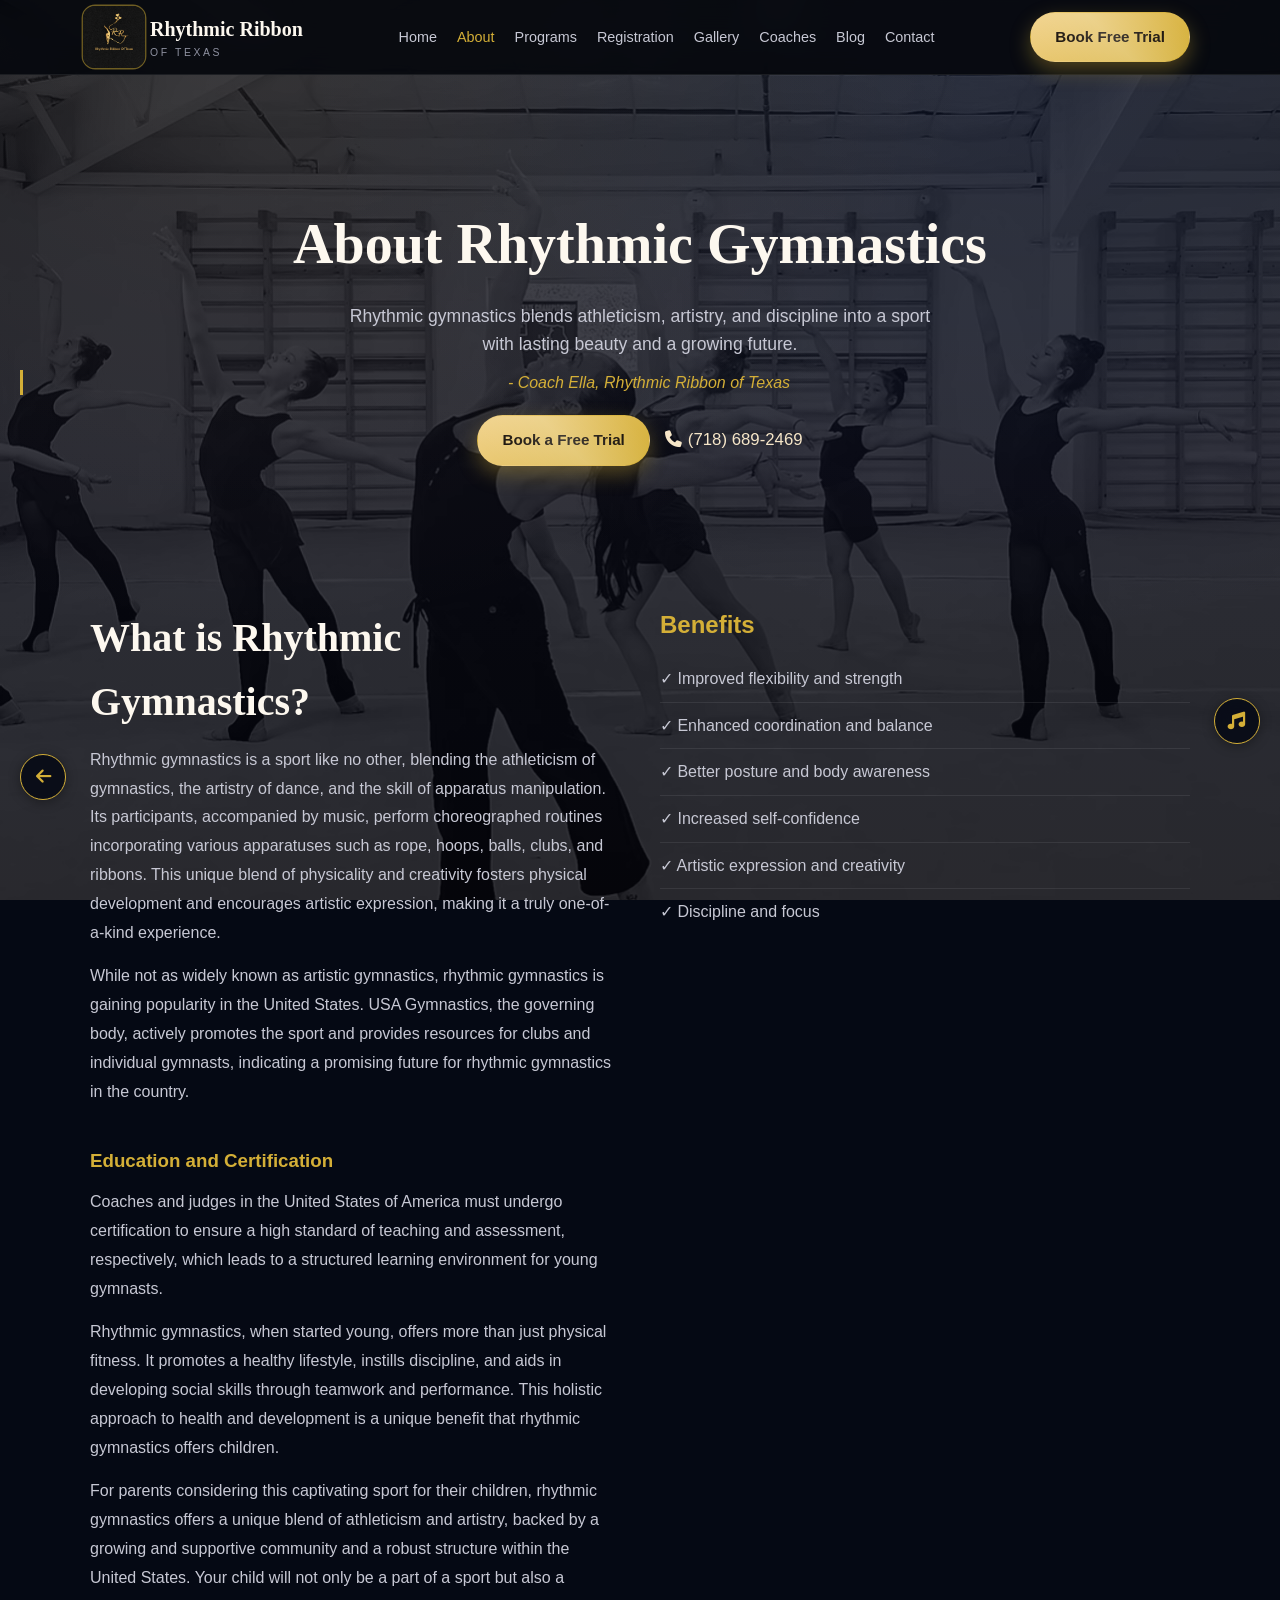
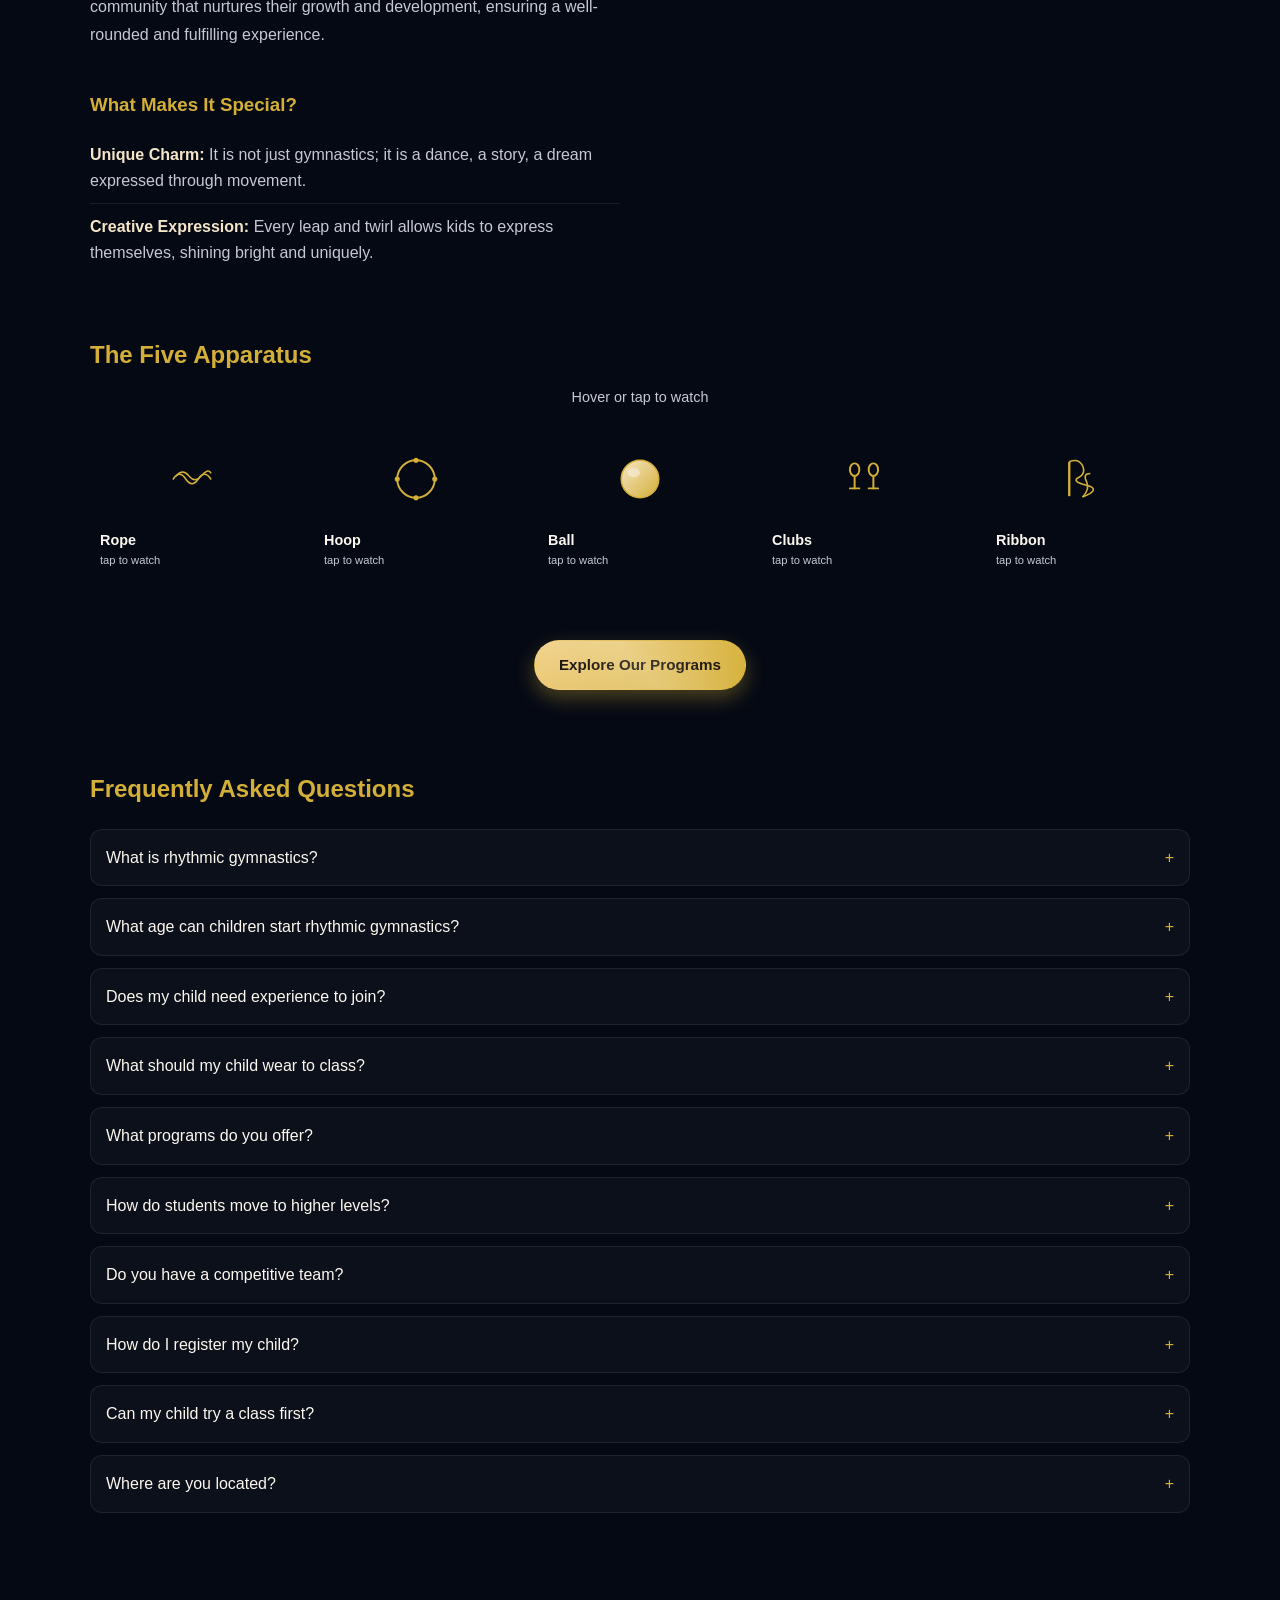
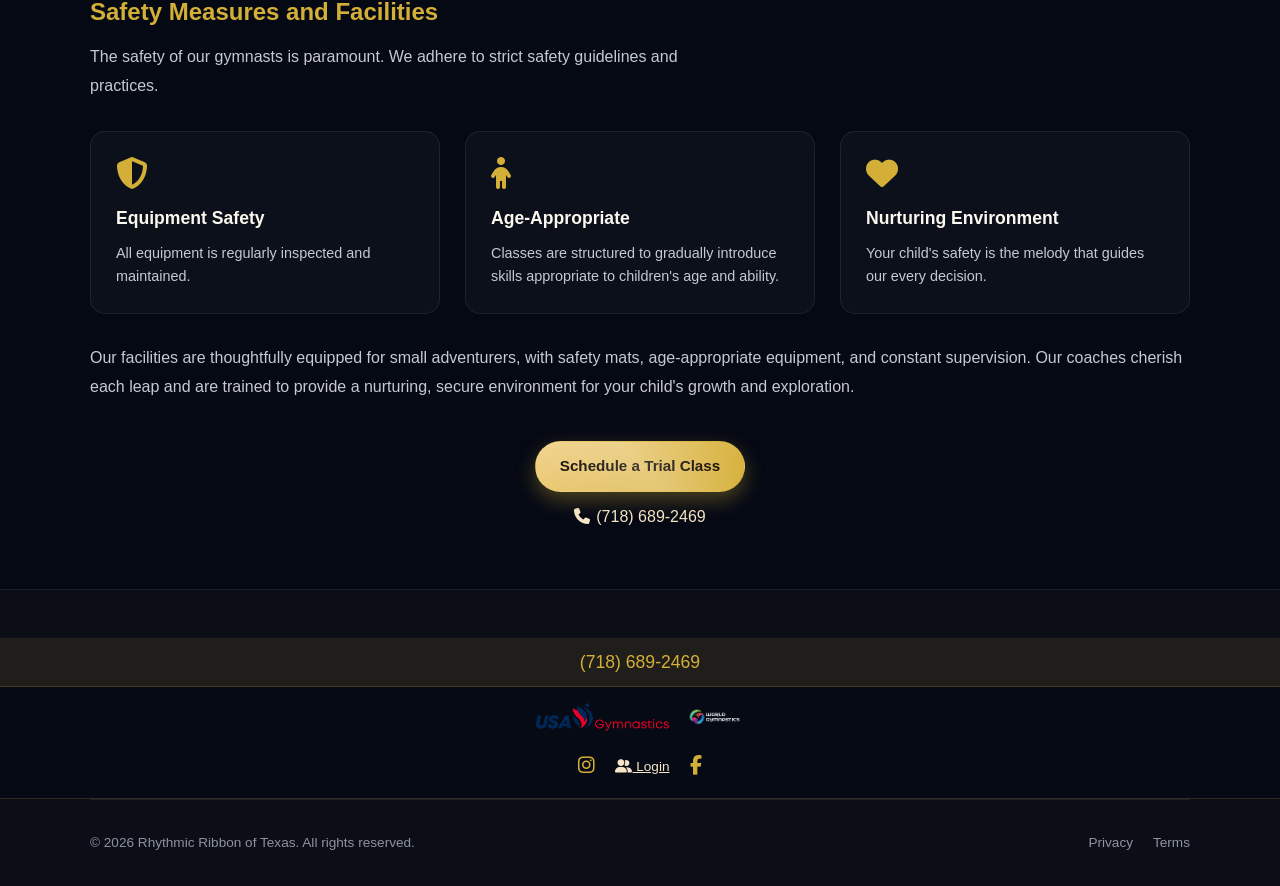
==== commit 0acad67f: "your message here" ====
--- a/about.html
+++ b/about.html
@@ -4,6 +4,8 @@
   <meta charset="UTF-8">
   <meta http-equiv="Content-Security-Policy" content="default-src 'self'; script-src 'self' 'unsafe-inline' https://cdn.jsdelivr.net; style-src 'self' 'unsafe-inline' https://fonts.googleapis.com https://cdnjs.cloudflare.com; font-src 'self' https://fonts.gstatic.com https://cdnjs.cloudflare.com; img-src 'self' data:; media-src 'self'; frame-src https://www.google.com; connect-src 'self' https://api.emailjs.com;">
   <meta name="viewport" content="width=device-width, initial-scale=1.0">
+  <meta name="referrer" content="strict-origin-when-cross-origin">
+  <meta http-equiv="Permissions-Policy" content="geolocation=(), microphone=(), camera=(), payment=()">
   <link rel="icon" href="/favicon.png" type="image/png">
   <link rel="shortcut icon" href="/favicon.png" type="image/png">
   <link rel="apple-touch-icon" href="/favicon.png">
@@ -19,7 +21,7 @@
   <link rel="preconnect" href="https://fonts.googleapis.com">
   <link rel="preconnect" href="https://fonts.gstatic.com" crossorigin>
   <link href="https://fonts.googleapis.com/css2?family=Playfair+Display:wght@500;600&family=Space+Grotesk:wght@400;500;600&display=swap" rel="stylesheet">
-  <link rel="stylesheet" href="https://cdnjs.cloudflare.com/ajax/libs/font-awesome/6.5.1/css/all.min.css">
+  <link rel="stylesheet" href="https://cdnjs.cloudflare.com/ajax/libs/font-awesome/6.5.1/css/all.min.css" integrity="sha512-DTOQO9RWCH3ppGqcWaEA1BIZOC6xxalwEsw9c2QQeAIftl+Vegovlnee1c9QX4TctnWMn13TZye+giMm8e2LwA==" crossorigin="anonymous" referrerpolicy="no-referrer">
 </head>
 <body>
   <a href="#main" class="skip-link">Skip to content</a>
@@ -51,37 +53,37 @@
   <main id="main">
     <div class="hero-bg-fixed"></div>
     
-    <section class="about-hero" style="padding: 120px 20px 80px; text-align: center;">
-      <h1 style="font-family: var(--font-heading); font-size: clamp(2.5rem, 5vw, 3.5rem); margin-bottom: 12px;">About Rhythmic Gymnastics</h1>
-      <p style="font-size: 1.2rem; color: var(--rrt-muted-light); max-width: 600px; margin: 0 auto;">Rhythmic gymnastics blends athleticism, artistry, and discipline into a sport with lasting beauty and a growing future.</p>
-      <blockquote style="font-size: 1rem; color: var(--rrt-gold); margin-top: 15px; font-style: italic; border-left: 3px solid var(--rrt-gold); padding-left: 15px;">- Coach Ella, Rhythmic Ribbon of Texas</blockquote>
-      <div style="margin-top: 25px; display: flex; gap: 15px; justify-content: center; flex-wrap: wrap; align-items: center;">
+    <section class="about-hero section-hero text-center">
+      <h1 class="heading-xl">About Rhythmic Gymnastics</h1>
+      <p class="lead-text" style="max-width: 600px; margin: 0 auto;">Rhythmic gymnastics blends athleticism, artistry, and discipline into a sport with lasting beauty and a growing future.</p>
+      <blockquote class="text-gold mt-sm" style="font-style: italic; border-left: 3px solid var(--rrt-gold); padding-left: 15px;">- Coach Ella, Rhythmic Ribbon of Texas</blockquote>
+      <div class="flex-wrap-center mt-md">
         <a href="/registration.html" class="btn btn-primary shine">Book a Free Trial</a>
-        <a href="tel:+17186892469" style="color: var(--rrt-soft-gold); text-decoration: none; font-size: 1.05rem;"><i class="fas fa-phone" style="margin-right: 6px;"></i>(718) 689-2469</a>
+        <a href="tel:+17186892469" class="text-soft-gold" style="text-decoration: none; font-size: 1.05rem;"><i class="fas fa-phone" style="margin-right: 6px;"></i>(718) 689-2469</a>
       </div>
     </section>
-    <section class="container" style="padding: 60px 20px;">
+    <section class="container section">
       <!-- What is RG -->
-      <div class="grid-2" style="margin-bottom: 60px;">
+      <div class="grid-2 mb-xxl">
         <div>
-          <h2 style="font-family: var(--font-heading); font-size: 2.5rem; margin-bottom: 12px;">What is Rhythmic Gymnastics?</h2>
-          <p style="color: var(--rrt-muted-light); line-height: 1.8;">Rhythmic gymnastics is a sport like no other, blending the athleticism of gymnastics, the artistry of dance, and the skill of apparatus manipulation. Its participants, accompanied by music, perform choreographed routines incorporating various apparatuses such as rope, hoops, balls, clubs, and ribbons. This unique blend of physicality and creativity fosters physical development and encourages artistic expression, making it a truly one-of-a-kind experience.</p>
-          <p style="color: var(--rrt-muted-light); line-height: 1.8; margin-top: 15px;">While not as widely known as artistic gymnastics, rhythmic gymnastics is gaining popularity in the United States. USA Gymnastics, the governing body, actively promotes the sport and provides resources for clubs and individual gymnasts, indicating a promising future for rhythmic gymnastics in the country.</p>
-          
-          <h3 style="color: var(--rrt-gold); margin-top: 30px; margin-bottom: 15px;">Education and Certification</h3>
-          <p style="color: var(--rrt-muted-light); line-height: 1.8;">Coaches and judges in the United States of America must undergo certification to ensure a high standard of teaching and assessment, respectively, which leads to a structured learning environment for young gymnasts.</p>
-          <p style="color: var(--rrt-muted-light); line-height: 1.8; margin-top: 15px;">Rhythmic gymnastics, when started young, offers more than just physical fitness. It promotes a healthy lifestyle, instills discipline, and aids in developing social skills through teamwork and performance. This holistic approach to health and development is a unique benefit that rhythmic gymnastics offers children.</p>
-          <p style="color: var(--rrt-muted-light); line-height: 1.8; margin-top: 15px;">For parents considering this captivating sport for their children, rhythmic gymnastics offers a unique blend of athleticism and artistry, backed by a growing and supportive community and a robust structure within the United States. Your child will not only be a part of a sport but also a community that nurtures their growth and development, ensuring a well-rounded and fulfilling experience.</p>
-          
-          <h3 style="color: var(--rrt-gold); margin-top: 30px; margin-bottom: 15px;">What Makes It Special?</h3>
-          <ul style="color: var(--rrt-muted-light); list-style: none;">
-            <li style="padding: 10px 0; border-bottom: 1px solid var(--rrt-border);"><strong style="color: var(--rrt-soft-gold);">Unique Charm:</strong> It is not just gymnastics; it is a dance, a story, a dream expressed through movement.</li>
-            <li style="padding: 10px 0;"><strong style="color: var(--rrt-soft-gold);">Creative Expression:</strong> Every leap and twirl allows kids to express themselves, shining bright and uniquely.</li>
+          <h2 class="heading-lg">What is Rhythmic Gymnastics?</h2>
+          <p class="body-text">Rhythmic gymnastics is a sport like no other, blending the athleticism of gymnastics, the artistry of dance, and the skill of apparatus manipulation. Its participants, accompanied by music, perform choreographed routines incorporating various apparatuses such as rope, hoops, balls, clubs, and ribbons. This unique blend of physicality and creativity fosters physical development and encourages artistic expression, making it a truly one-of-a-kind experience.</p>
+          <p class="body-text mt-sm">While not as widely known as artistic gymnastics, rhythmic gymnastics is gaining popularity in the United States. USA Gymnastics, the governing body, actively promotes the sport and provides resources for clubs and individual gymnasts, indicating a promising future for rhythmic gymnastics in the country.</p>
+
+          <h3 class="text-gold mt-lg mb-sm">Education and Certification</h3>
+          <p class="body-text">Coaches and judges in the United States of America must undergo certification to ensure a high standard of teaching and assessment, respectively, which leads to a structured learning environment for young gymnasts.</p>
+          <p class="body-text mt-sm">Rhythmic gymnastics, when started young, offers more than just physical fitness. It promotes a healthy lifestyle, instills discipline, and aids in developing social skills through teamwork and performance. This holistic approach to health and development is a unique benefit that rhythmic gymnastics offers children.</p>
+          <p class="body-text mt-sm">For parents considering this captivating sport for their children, rhythmic gymnastics offers a unique blend of athleticism and artistry, backed by a growing and supportive community and a robust structure within the United States. Your child will not only be a part of a sport but also a community that nurtures their growth and development, ensuring a well-rounded and fulfilling experience.</p>
+
+          <h3 class="text-gold mt-lg mb-sm">What Makes It Special?</h3>
+          <ul class="text-muted" style="list-style: none;">
+            <li style="padding: 10px 0; border-bottom: 1px solid var(--rrt-border);"><strong class="text-soft-gold">Unique Charm:</strong> It is not just gymnastics; it is a dance, a story, a dream expressed through movement.</li>
+            <li style="padding: 10px 0;"><strong class="text-soft-gold">Creative Expression:</strong> Every leap and twirl allows kids to express themselves, shining bright and uniquely.</li>
           </ul>
         </div>
         <div>
-          <h2 style="color: var(--rrt-gold); margin-bottom: 12px;">Benefits</h2>
-          <ul style="color: var(--rrt-muted-light); list-style: none;">
+          <h2 class="text-gold mb-sm">Benefits</h2>
+          <ul class="text-muted" style="list-style: none;">
             <li style="padding: 10px 0; border-bottom: 1px solid var(--rrt-border);">✓ Improved flexibility and strength</li>
             <li style="padding: 10px 0; border-bottom: 1px solid var(--rrt-border);">✓ Enhanced coordination and balance</li>
             <li style="padding: 10px 0; border-bottom: 1px solid var(--rrt-border);">✓ Better posture and body awareness</li>
@@ -92,11 +94,11 @@
         </div>
       </div>
 
-      <div style="margin-top: 60px;">
-        <h2 style="color: var(--rrt-gold); margin-bottom: 12px;">The Five Apparatus</h2>
-        <p style="color: var(--rrt-muted-light); text-align: center; margin-bottom: 25px; font-size: 0.9rem;">Hover or tap to watch</p>
+      <div class="mt-xl">
+        <h2 class="text-gold mb-sm">The Five Apparatus</h2>
+        <p class="text-muted text-center mb-md" style="font-size: 0.9rem;">Hover or tap to watch</p>
         <div class="grid-5">
-          <div class="apparatus-item" onclick="openModal(this.dataset.video)" data-video="assets/rrt-media/apparatus-videos/rope-small.mp4" style="background: rgba(255,255,255,0.03); border: 1px solid var(--rrt-border); border-radius: 15px; padding: 10px; text-align: center; cursor: pointer;">
+          <div class="apparatus-item" onclick="openModal(this.dataset.video)" data-video="assets/rrt-media/apparatus-videos/rope-small.mp4" class="card text-center" style="border-radius: 15px; padding: 10px; cursor: pointer;">
             <div style="position: relative; width: 100%; height: 80px; display: flex; align-items: center; justify-content: center;">
               <img src="assets/icon-rope.svg" alt="Rope" class="apparatus-icon" style="width: 50px; height: 50px; object-fit: contain;">
               <video src="assets/rrt-media/apparatus-videos/rope-small.mp4" muted class="apparatus-video" style="display:none; width: 100%; height: 80px; object-fit: contain; border-radius: 8px;"></video>
@@ -104,7 +106,7 @@
             <h3 style="font-size: 0.9rem; margin-top: 10px;">Rope</h3>
             <p style="font-size: 0.7rem; color: var(--rrt-muted-light);">tap to watch</p>
           </div>
-          <div class="apparatus-item" onclick="openModal(this.dataset.video)" data-video="assets/rrt-media/apparatus-videos/hoop.mp4" style="background: rgba(255,255,255,0.03); border: 1px solid var(--rrt-border); border-radius: 15px; padding: 10px; text-align: center; cursor: pointer;">
+          <div class="apparatus-item" onclick="openModal(this.dataset.video)" data-video="assets/rrt-media/apparatus-videos/hoop.mp4" class="card text-center" style="border-radius: 15px; padding: 10px; cursor: pointer;">
             <div style="position: relative; width: 100%; height: 80px; display: flex; align-items: center; justify-content: center;">
               <img src="assets/icon-hoop.svg" alt="Hoop" class="apparatus-icon" style="width: 50px; height: 50px; object-fit: contain;">
               <video src="assets/rrt-media/apparatus-videos/hoop.mp4" muted class="apparatus-video" style="display:none; width: 100%; height: 80px; object-fit: contain; border-radius: 8px;"></video>
@@ -112,7 +114,7 @@
             <h3 style="font-size: 0.9rem; margin-top: 10px;">Hoop</h3>
             <p style="font-size: 0.7rem; color: var(--rrt-muted-light);">tap to watch</p>
           </div>
-          <div class="apparatus-item" onclick="openModal(this.dataset.video)" data-video="assets/rrt-media/apparatus-videos/ball.mp4" style="background: rgba(255,255,255,0.03); border: 1px solid var(--rrt-border); border-radius: 15px; padding: 10px; text-align: center; cursor: pointer;">
+          <div class="apparatus-item" onclick="openModal(this.dataset.video)" data-video="assets/rrt-media/apparatus-videos/ball.mp4" class="card text-center" style="border-radius: 15px; padding: 10px; cursor: pointer;">
             <div style="position: relative; width: 100%; height: 80px; display: flex; align-items: center; justify-content: center;">
               <img src="assets/icon-ball.svg" alt="Ball" class="apparatus-icon" style="width: 50px; height: 50px; object-fit: contain;">
               <video src="assets/rrt-media/apparatus-videos/ball.mp4" muted class="apparatus-video" style="display:none; width: 100%; height: 80px; object-fit: contain; border-radius: 8px;"></video>
@@ -120,7 +122,7 @@
             <h3 style="font-size: 0.9rem; margin-top: 10px;">Ball</h3>
             <p style="font-size: 0.7rem; color: var(--rrt-muted-light);">tap to watch</p>
           </div>
-          <div class="apparatus-item" onclick="openModal(this.dataset.video)" data-video="assets/rrt-media/apparatus-videos/club-small.mp4" style="background: rgba(255,255,255,0.03); border: 1px solid var(--rrt-border); border-radius: 15px; padding: 10px; text-align: center; cursor: pointer;">
+          <div class="apparatus-item" onclick="openModal(this.dataset.video)" data-video="assets/rrt-media/apparatus-videos/club-small.mp4" class="card text-center" style="border-radius: 15px; padding: 10px; cursor: pointer;">
             <div style="position: relative; width: 100%; height: 80px; display: flex; align-items: center; justify-content: center;">
               <img src="assets/icon-clubs.svg" alt="Clubs" class="apparatus-icon" style="width: 50px; height: 50px; object-fit: contain;">
               <video src="assets/rrt-media/apparatus-videos/club-small.mp4" muted class="apparatus-video" style="display:none; width: 100%; height: 80px; object-fit: contain; border-radius: 8px;"></video>
@@ -128,7 +130,7 @@
             <h3 style="font-size: 0.9rem; margin-top: 10px;">Clubs</h3>
             <p style="font-size: 0.7rem; color: var(--rrt-muted-light);">tap to watch</p>
           </div>
-          <div class="apparatus-item" onclick="openModal(this.dataset.video)" data-video="assets/rrt-media/apparatus-videos/ribbons-small.mp4" style="background: rgba(255,255,255,0.03); border: 1px solid var(--rrt-border); border-radius: 15px; padding: 10px; text-align: center; cursor: pointer;">
+          <div class="apparatus-item" onclick="openModal(this.dataset.video)" data-video="assets/rrt-media/apparatus-videos/ribbons-small.mp4" class="card text-center" style="border-radius: 15px; padding: 10px; cursor: pointer;">
             <div style="position: relative; width: 100%; height: 80px; display: flex; align-items: center; justify-content: center;">
               <img src="assets/icon-ribbon-stick.svg" alt="Ribbon" class="apparatus-icon" style="width: 50px; height: 50px; object-fit: contain;">
               <video src="assets/rrt-media/apparatus-videos/ribbons-small.mp4" muted class="apparatus-video" style="display:none; width: 100%; height: 80px; object-fit: contain; border-radius: 8px;"></video>
--- a/assets/styles.css
+++ b/assets/styles.css
@@ -891,6 +891,105 @@
 .grid-sidebar { display: grid; grid-template-columns: 1fr 2fr; gap: 40px; }
 .grid-form { display: grid; grid-template-columns: 1fr 1fr; gap: 20px; }
 
+/* ========================================
+   UTILITY CLASSES
+   ======================================== */
+
+/* --- Text color utilities --- */
+.text-gold       { color: var(--rrt-gold); }
+.text-soft-gold  { color: var(--rrt-soft-gold); }
+.text-muted      { color: var(--rrt-muted-light); }
+.text-cream      { color: var(--rrt-cream); }
+.text-center     { text-align: center; }
+
+/* --- Heading utilities --- */
+.heading { font-family: var(--font-heading); }
+.heading-xl  { font-family: var(--font-heading); font-size: clamp(2rem, 5vw, 3.5rem); margin-bottom: 12px; }
+.heading-lg  { font-family: var(--font-heading); font-size: 2.5rem; margin-bottom: 12px; }
+.heading-md  { font-family: var(--font-heading); font-size: 1.8rem; margin-bottom: 12px; }
+.heading-sm  { font-family: var(--font-heading); font-size: 1.3rem; margin-bottom: 10px; }
+
+/* --- Body text utilities --- */
+.body-text      { color: var(--rrt-muted-light); line-height: 1.8; }
+.body-text + .body-text { margin-top: 15px; }
+.lead-text      { font-size: 1.1rem; color: var(--rrt-muted-light); }
+.small-text     { font-size: 0.85rem; color: var(--rrt-muted-light); }
+.tiny-text      { font-size: 0.75rem; color: var(--rrt-muted-light); }
+
+/* --- Section spacing utilities --- */
+.section        { padding: 60px 20px; }
+.section-lg     { padding: 80px 20px; }
+.section-sm     { padding: 40px 20px; }
+.section-hero   { padding: 120px 20px 80px; }
+
+/* --- Margin utilities --- */
+.mb-xs   { margin-bottom: 8px; }
+.mb-sm   { margin-bottom: 12px; }
+.mb-md   { margin-bottom: 20px; }
+.mb-lg   { margin-bottom: 30px; }
+.mb-xl   { margin-bottom: 40px; }
+.mb-xxl  { margin-bottom: 60px; }
+.mt-sm   { margin-top: 12px; }
+.mt-md   { margin-top: 20px; }
+.mt-lg   { margin-top: 40px; }
+.mt-xl   { margin-top: 60px; }
+
+/* --- Card utilities --- */
+.card {
+  background: rgba(255, 255, 255, 0.03);
+  border: 1px solid var(--rrt-border);
+  border-radius: var(--radius-sm);
+  padding: 20px;
+}
+.card-md {
+  background: rgba(255, 255, 255, 0.03);
+  border: 1px solid var(--rrt-border);
+  border-radius: var(--radius-lg);
+  padding: 25px;
+}
+.card-lg {
+  background: rgba(255, 255, 255, 0.03);
+  border: 1px solid var(--rrt-border);
+  border-radius: var(--radius-xl);
+  padding: 35px;
+}
+.card-gold {
+  background: rgba(212, 175, 55, 0.08);
+  border: 1px solid rgba(212, 175, 55, 0.3);
+  border-radius: var(--radius-lg);
+  padding: 25px;
+}
+
+/* --- Flex utilities --- */
+.flex-center   { display: flex; align-items: center; justify-content: center; }
+.flex-between  { display: flex; align-items: center; justify-content: space-between; }
+.flex-col      { display: flex; flex-direction: column; }
+.flex-wrap     { display: flex; flex-wrap: wrap; gap: 15px; align-items: center; }
+.flex-wrap-center { display: flex; flex-wrap: wrap; gap: 15px; align-items: center; justify-content: center; }
+
+/* --- Section divider utilities --- */
+.section-title {
+  color: var(--rrt-gold);
+  font-family: var(--font-heading);
+  font-size: 2rem;
+  margin-bottom: 20px;
+}
+.section-subtitle {
+  color: var(--rrt-muted-light);
+  font-size: 1rem;
+  margin-bottom: 30px;
+  max-width: 60ch;
+}
+
+/* Responsive utility overrides */
+@media (max-width: 768px) {
+  .section     { padding: 40px 16px; }
+  .section-lg  { padding: 60px 16px; }
+  .section-sm  { padding: 24px 16px; }
+  .section-hero { padding: 80px 16px 50px; }
+  .flex-wrap, .flex-wrap-center { gap: 10px; }
+}
+
 @media (max-width: 960px) {
   .grid-5 { grid-template-columns: repeat(3, 1fr); }
   .grid-4 { grid-template-columns: repeat(2, 1fr); }
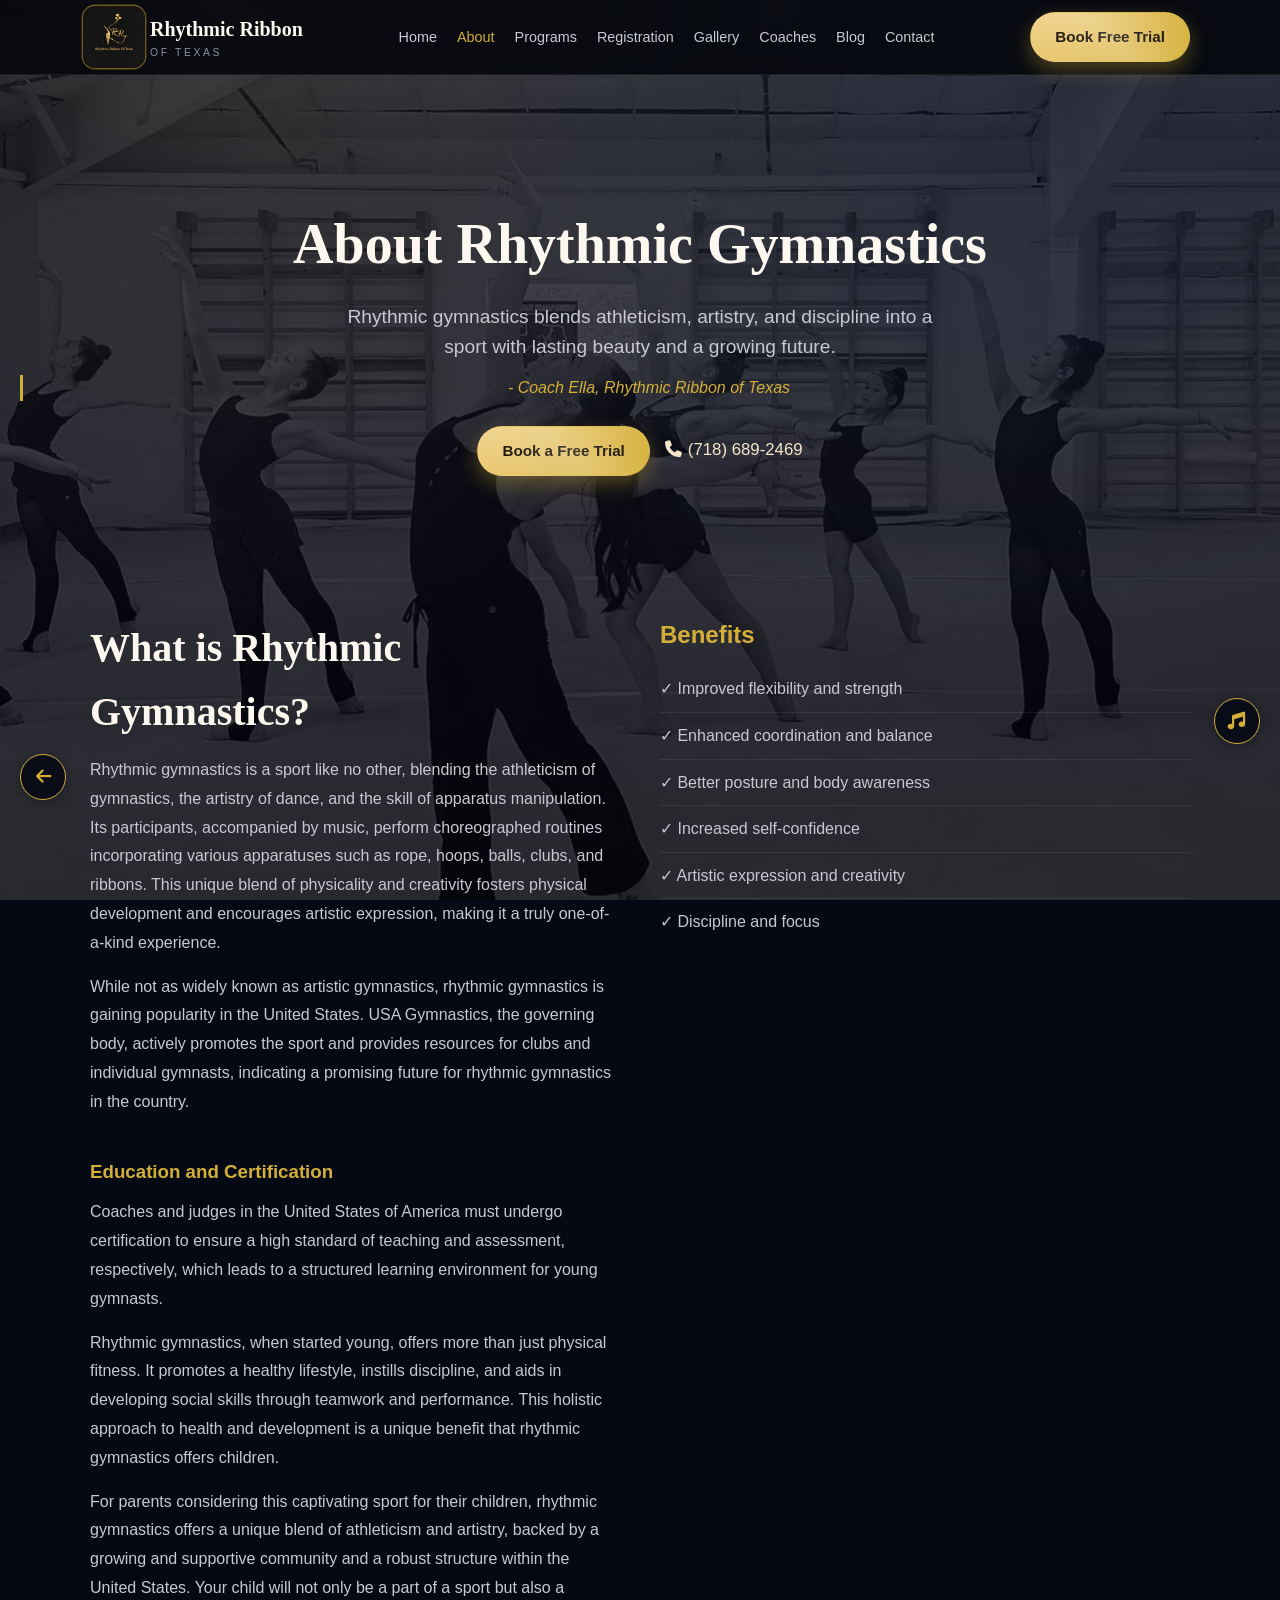
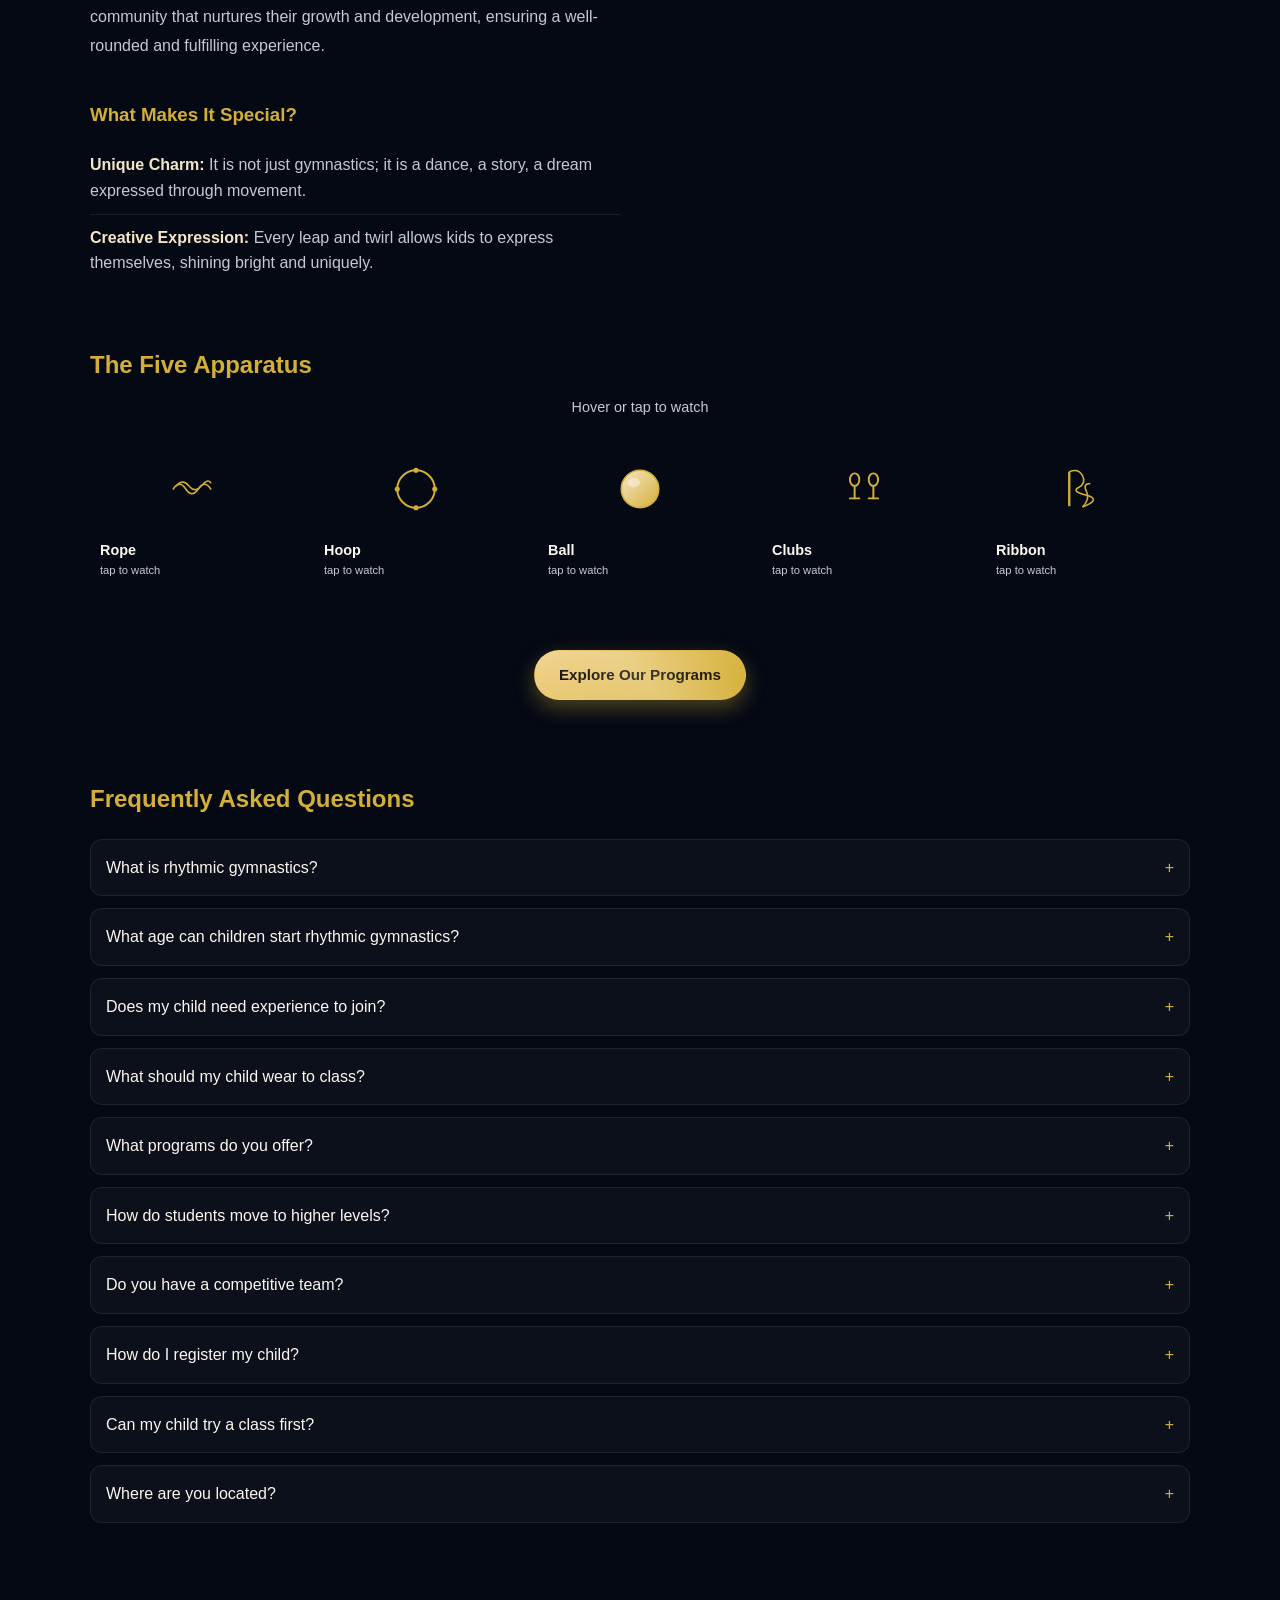
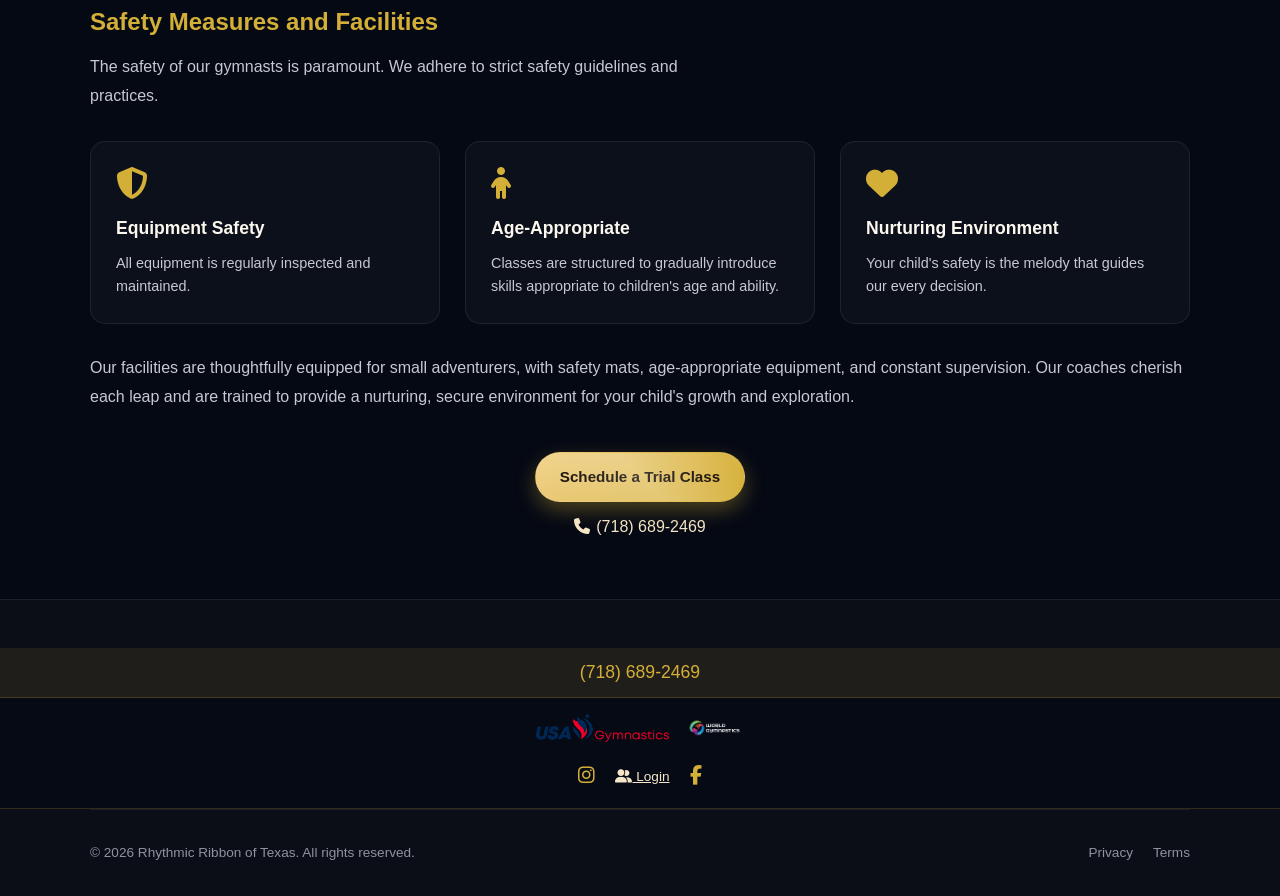
==== commit 76ac1adf: "your message here" ====
--- a/about.html
+++ b/about.html
@@ -54,19 +54,19 @@
     <div class="hero-bg-fixed"></div>
     
     <section class="about-hero section-hero text-center">
-      <h1 class="heading-xl">About Rhythmic Gymnastics</h1>
+      <h1 class="heading-xl mb-sm">About Rhythmic Gymnastics</h1>
       <p class="lead-text" style="max-width: 600px; margin: 0 auto;">Rhythmic gymnastics blends athleticism, artistry, and discipline into a sport with lasting beauty and a growing future.</p>
       <blockquote class="text-gold mt-sm" style="font-style: italic; border-left: 3px solid var(--rrt-gold); padding-left: 15px;">- Coach Ella, Rhythmic Ribbon of Texas</blockquote>
-      <div class="flex-wrap-center mt-md">
+      <div class="flex-wrap-center" style="margin-top: 25px;">
         <a href="/registration.html" class="btn btn-primary shine">Book a Free Trial</a>
-        <a href="tel:+17186892469" class="text-soft-gold" style="text-decoration: none; font-size: 1.05rem;"><i class="fas fa-phone" style="margin-right: 6px;"></i>(718) 689-2469</a>
+        <a href="tel:+17186892469" style="color: var(--rrt-soft-gold); text-decoration: none; font-size: 1.05rem;"><i class="fas fa-phone" style="margin-right: 6px;"></i>(718) 689-2469</a>
       </div>
     </section>
     <section class="container section">
       <!-- What is RG -->
       <div class="grid-2 mb-xxl">
         <div>
-          <h2 class="heading-lg">What is Rhythmic Gymnastics?</h2>
+          <h2 class="heading-lg mb-sm">What is Rhythmic Gymnastics?</h2>
           <p class="body-text">Rhythmic gymnastics is a sport like no other, blending the athleticism of gymnastics, the artistry of dance, and the skill of apparatus manipulation. Its participants, accompanied by music, perform choreographed routines incorporating various apparatuses such as rope, hoops, balls, clubs, and ribbons. This unique blend of physicality and creativity fosters physical development and encourages artistic expression, making it a truly one-of-a-kind experience.</p>
           <p class="body-text mt-sm">While not as widely known as artistic gymnastics, rhythmic gymnastics is gaining popularity in the United States. USA Gymnastics, the governing body, actively promotes the sport and provides resources for clubs and individual gymnasts, indicating a promising future for rhythmic gymnastics in the country.</p>
 
--- a/assets/styles.css
+++ b/assets/styles.css
@@ -58,6 +58,10 @@
   padding: 0;
 }
 
+a {
+  color: inherit;
+}
+
 html {
   scroll-behavior: smooth;
 }
@@ -896,23 +900,23 @@
    ======================================== */
 
 /* --- Text color utilities --- */
-.text-gold       { color: var(--rrt-gold); }
-.text-soft-gold  { color: var(--rrt-soft-gold); }
-.text-muted      { color: var(--rrt-muted-light); }
-.text-cream      { color: var(--rrt-cream); }
+.text-gold,      a.text-gold      { color: var(--rrt-gold); }
+.text-soft-gold, a.text-soft-gold { color: var(--rrt-soft-gold); }
+.text-muted,     a.text-muted     { color: var(--rrt-muted-light); }
+.text-cream,     a.text-cream     { color: var(--rrt-cream); }
 .text-center     { text-align: center; }
 
 /* --- Heading utilities --- */
-.heading { font-family: var(--font-heading); }
-.heading-xl  { font-family: var(--font-heading); font-size: clamp(2rem, 5vw, 3.5rem); margin-bottom: 12px; }
-.heading-lg  { font-family: var(--font-heading); font-size: 2.5rem; margin-bottom: 12px; }
-.heading-md  { font-family: var(--font-heading); font-size: 1.8rem; margin-bottom: 12px; }
-.heading-sm  { font-family: var(--font-heading); font-size: 1.3rem; margin-bottom: 10px; }
+.heading     { font-family: var(--font-heading); }
+.heading-xl  { font-family: var(--font-heading); font-size: clamp(2.5rem, 5vw, 3.5rem); }
+.heading-lg  { font-family: var(--font-heading); font-size: 2.5rem; }
+.heading-md  { font-family: var(--font-heading); font-size: 2rem; }
+.heading-sm  { font-family: var(--font-heading); font-size: 1.3rem; }
 
 /* --- Body text utilities --- */
 .body-text      { color: var(--rrt-muted-light); line-height: 1.8; }
 .body-text + .body-text { margin-top: 15px; }
-.lead-text      { font-size: 1.1rem; color: var(--rrt-muted-light); }
+.lead-text      { font-size: 1.2rem; color: var(--rrt-muted-light); }
 .small-text     { font-size: 0.85rem; color: var(--rrt-muted-light); }
 .tiny-text      { font-size: 0.75rem; color: var(--rrt-muted-light); }
 
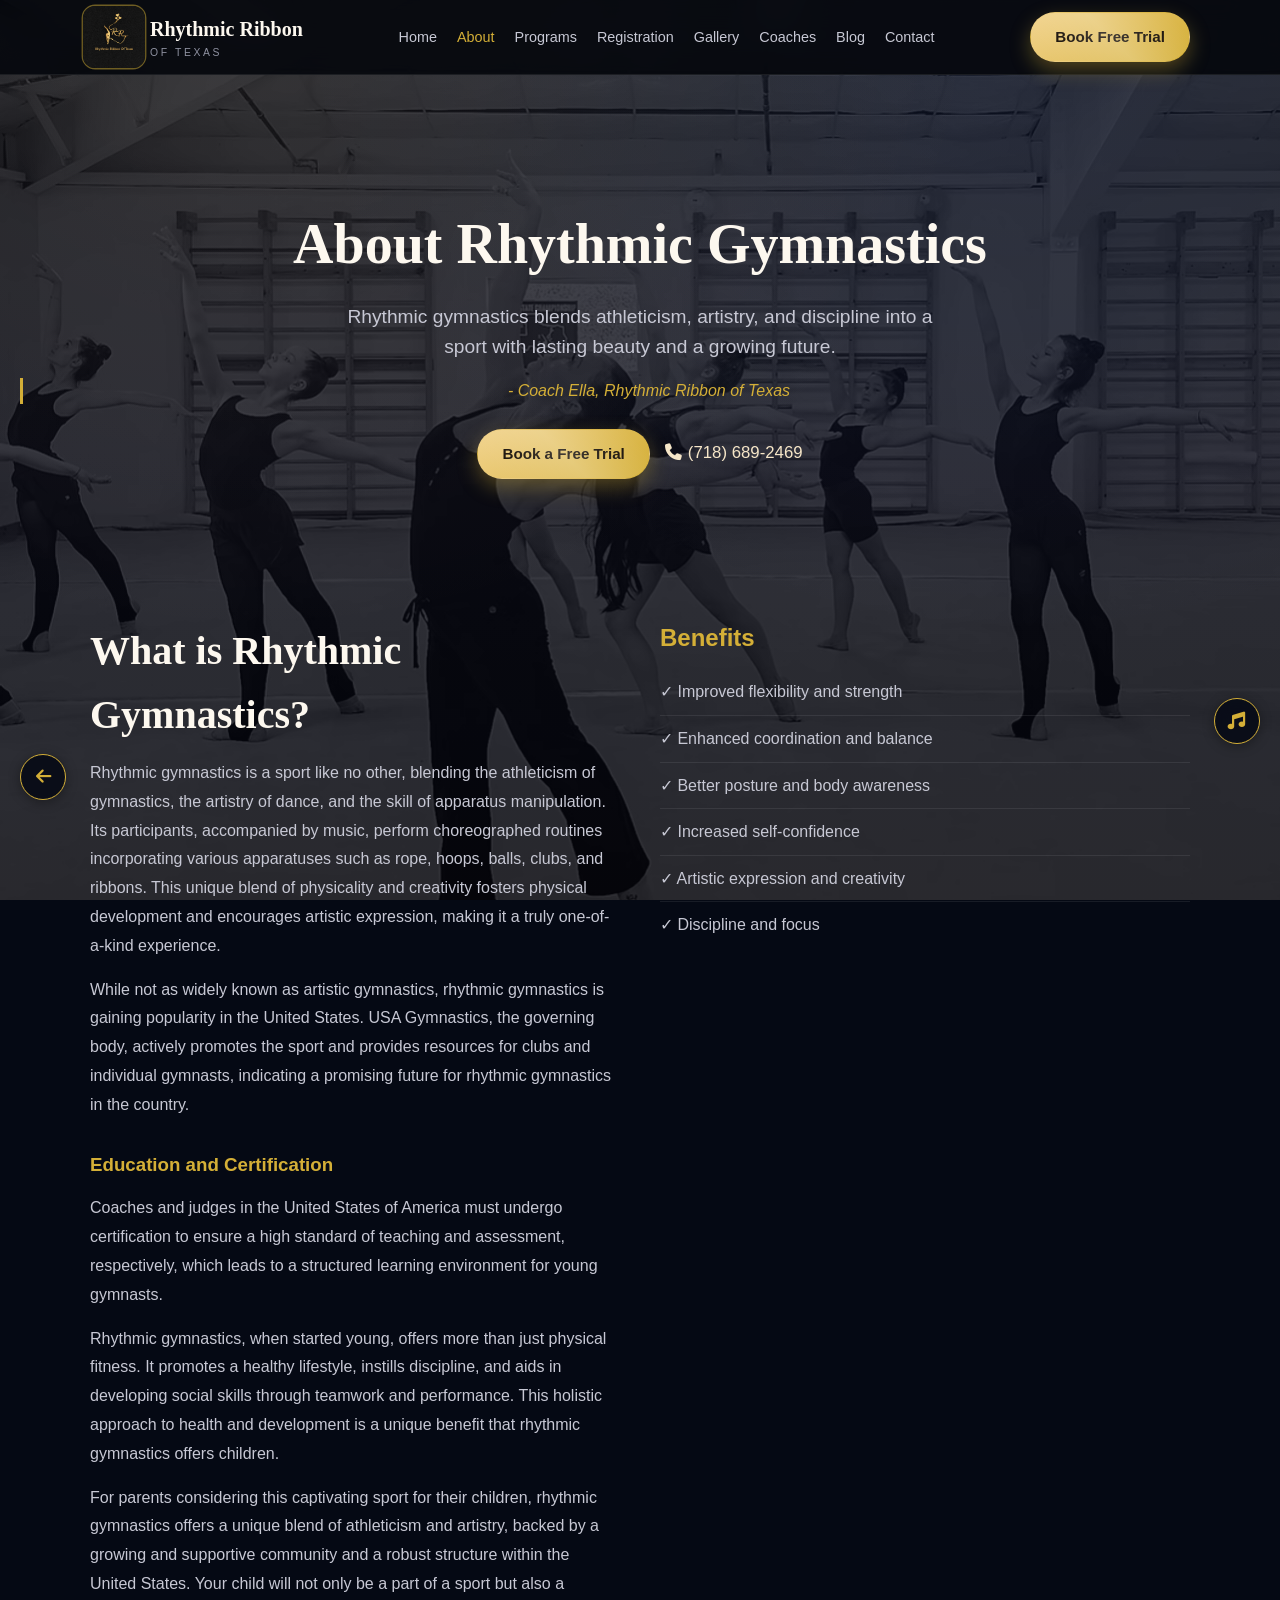
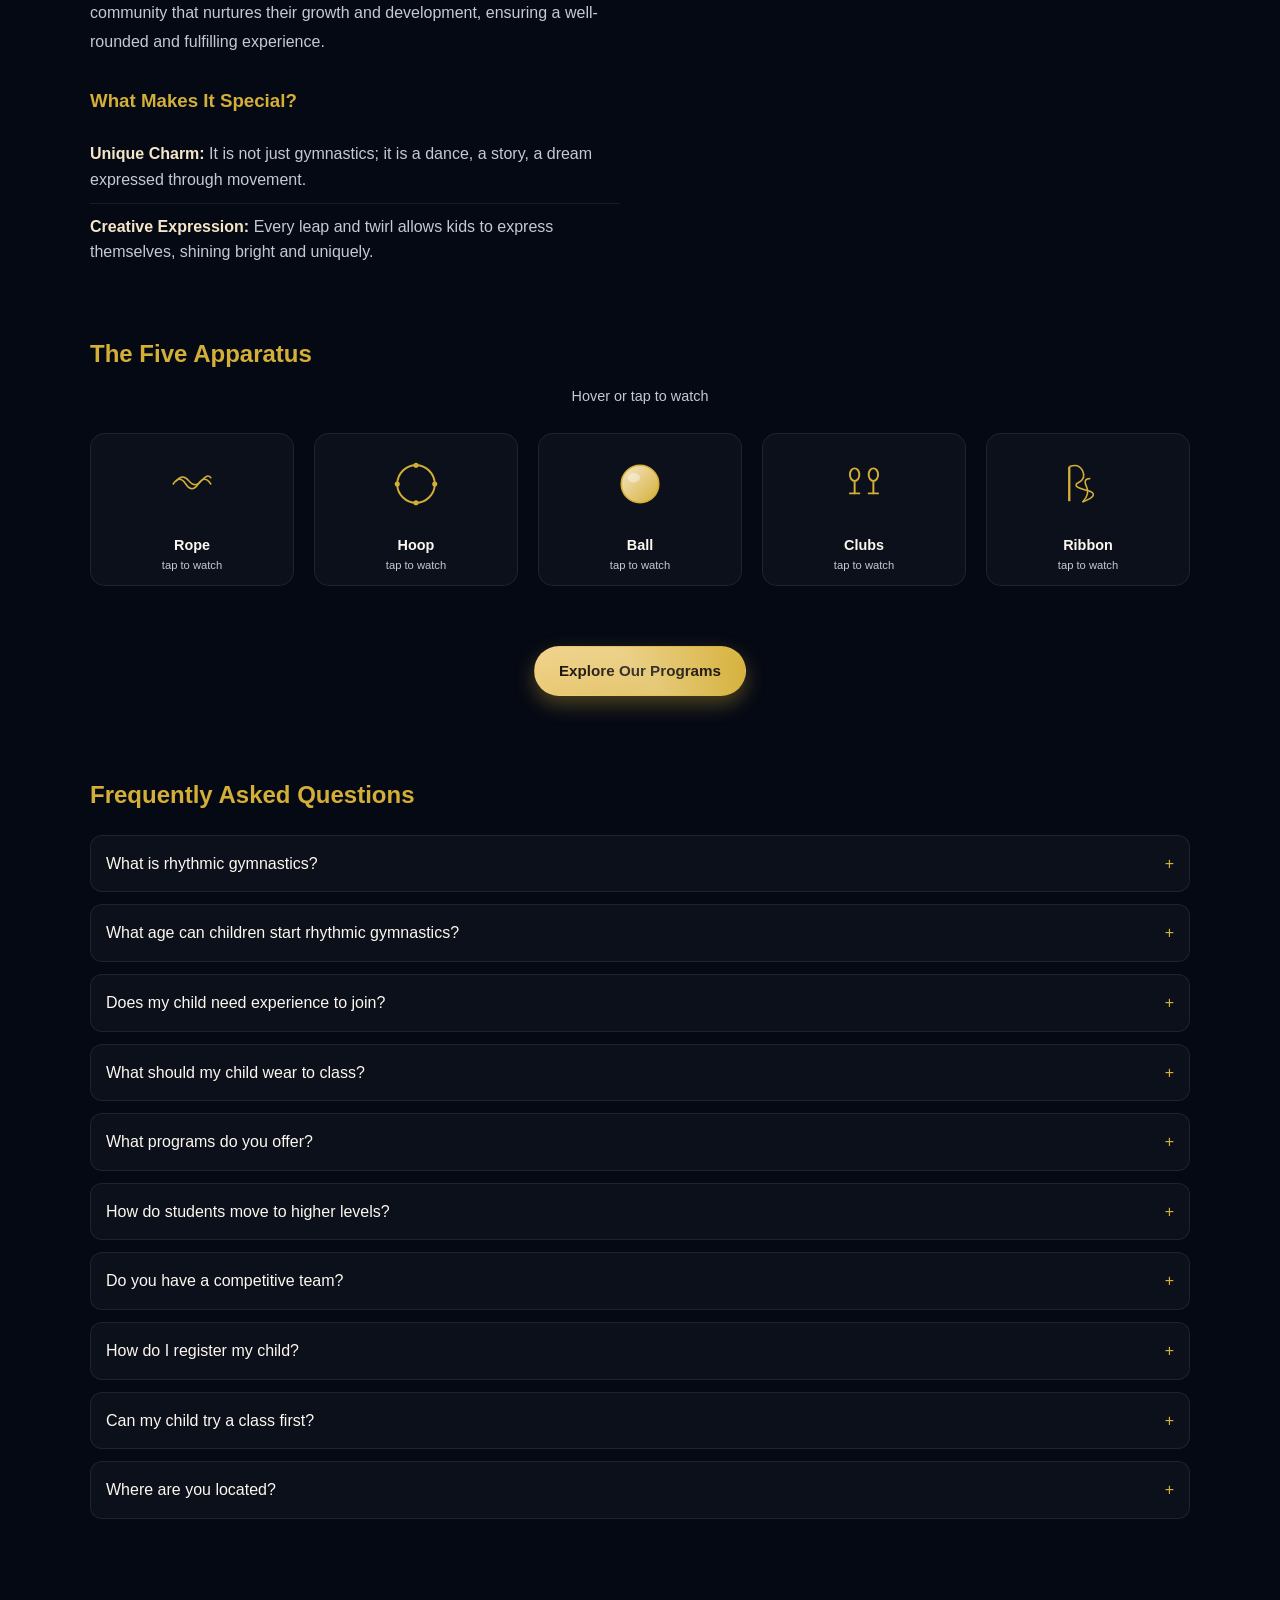
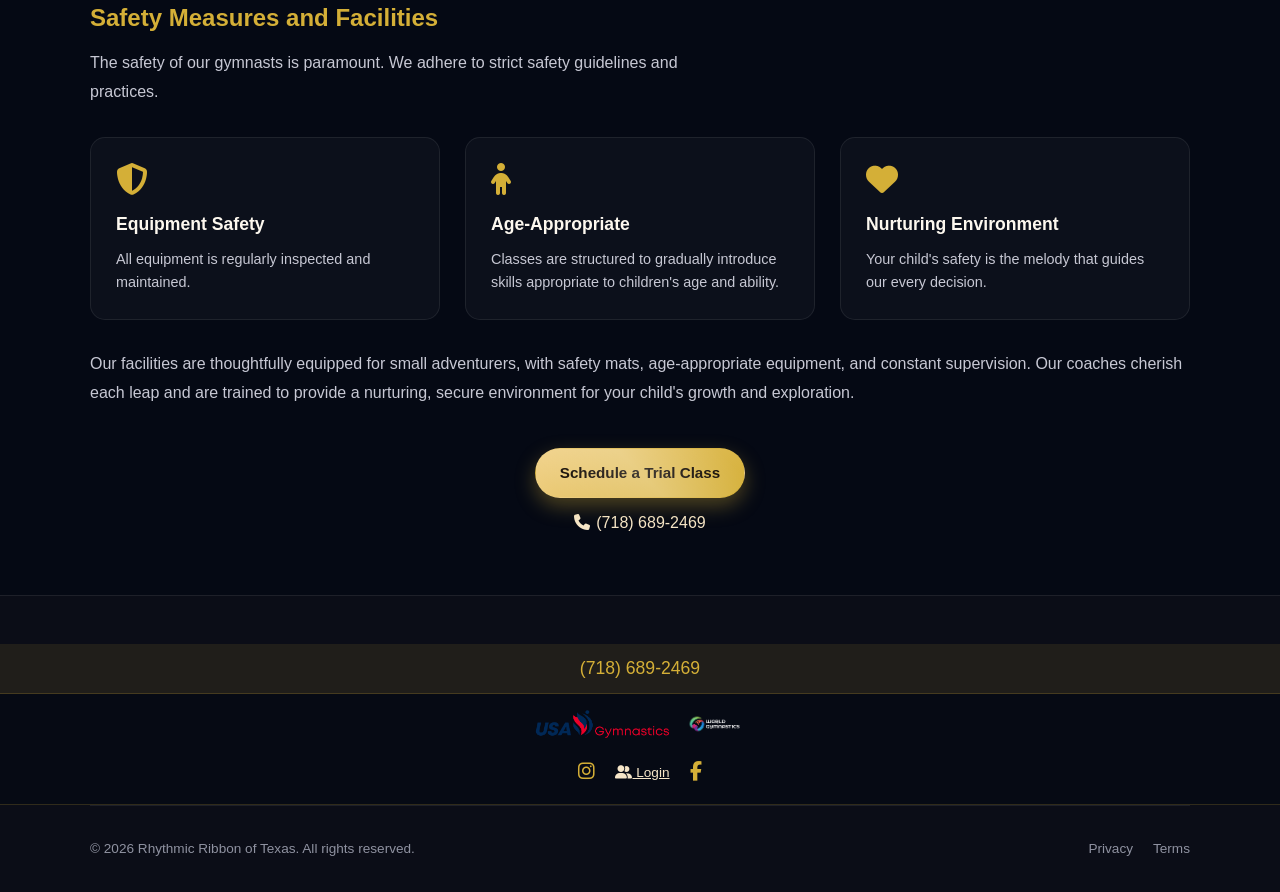
==== commit 317045b0: "Restore original premium styling on index and about pages Reverts utility-class refactor that altere" ====
--- a/about.html
+++ b/about.html
@@ -52,38 +52,38 @@
 
   <main id="main">
     <div class="hero-bg-fixed"></div>
-    
-    <section class="about-hero section-hero text-center">
-      <h1 class="heading-xl mb-sm">About Rhythmic Gymnastics</h1>
-      <p class="lead-text" style="max-width: 600px; margin: 0 auto;">Rhythmic gymnastics blends athleticism, artistry, and discipline into a sport with lasting beauty and a growing future.</p>
-      <blockquote class="text-gold mt-sm" style="font-style: italic; border-left: 3px solid var(--rrt-gold); padding-left: 15px;">- Coach Ella, Rhythmic Ribbon of Texas</blockquote>
-      <div class="flex-wrap-center" style="margin-top: 25px;">
+
+    <section class="about-hero" style="padding: 120px 20px 80px; text-align: center;">
+      <h1 style="font-family: var(--font-heading); font-size: clamp(2.5rem, 5vw, 3.5rem); margin-bottom: 12px;">About Rhythmic Gymnastics</h1>
+      <p style="font-size: 1.2rem; color: var(--rrt-muted-light); max-width: 600px; margin: 0 auto;">Rhythmic gymnastics blends athleticism, artistry, and discipline into a sport with lasting beauty and a growing future.</p>
+      <blockquote style="font-size: 1rem; color: var(--rrt-gold); margin-top: 15px; font-style: italic; border-left: 3px solid var(--rrt-gold); padding-left: 15px;">- Coach Ella, Rhythmic Ribbon of Texas</blockquote>
+      <div style="margin-top: 25px; display: flex; gap: 15px; justify-content: center; flex-wrap: wrap; align-items: center;">
         <a href="/registration.html" class="btn btn-primary shine">Book a Free Trial</a>
         <a href="tel:+17186892469" style="color: var(--rrt-soft-gold); text-decoration: none; font-size: 1.05rem;"><i class="fas fa-phone" style="margin-right: 6px;"></i>(718) 689-2469</a>
       </div>
     </section>
-    <section class="container section">
+    <section class="container" style="padding: 60px 20px;">
       <!-- What is RG -->
-      <div class="grid-2 mb-xxl">
+      <div class="grid-2" style="margin-bottom: 60px;">
         <div>
-          <h2 class="heading-lg mb-sm">What is Rhythmic Gymnastics?</h2>
-          <p class="body-text">Rhythmic gymnastics is a sport like no other, blending the athleticism of gymnastics, the artistry of dance, and the skill of apparatus manipulation. Its participants, accompanied by music, perform choreographed routines incorporating various apparatuses such as rope, hoops, balls, clubs, and ribbons. This unique blend of physicality and creativity fosters physical development and encourages artistic expression, making it a truly one-of-a-kind experience.</p>
-          <p class="body-text mt-sm">While not as widely known as artistic gymnastics, rhythmic gymnastics is gaining popularity in the United States. USA Gymnastics, the governing body, actively promotes the sport and provides resources for clubs and individual gymnasts, indicating a promising future for rhythmic gymnastics in the country.</p>
-
-          <h3 class="text-gold mt-lg mb-sm">Education and Certification</h3>
-          <p class="body-text">Coaches and judges in the United States of America must undergo certification to ensure a high standard of teaching and assessment, respectively, which leads to a structured learning environment for young gymnasts.</p>
-          <p class="body-text mt-sm">Rhythmic gymnastics, when started young, offers more than just physical fitness. It promotes a healthy lifestyle, instills discipline, and aids in developing social skills through teamwork and performance. This holistic approach to health and development is a unique benefit that rhythmic gymnastics offers children.</p>
-          <p class="body-text mt-sm">For parents considering this captivating sport for their children, rhythmic gymnastics offers a unique blend of athleticism and artistry, backed by a growing and supportive community and a robust structure within the United States. Your child will not only be a part of a sport but also a community that nurtures their growth and development, ensuring a well-rounded and fulfilling experience.</p>
-
-          <h3 class="text-gold mt-lg mb-sm">What Makes It Special?</h3>
-          <ul class="text-muted" style="list-style: none;">
-            <li style="padding: 10px 0; border-bottom: 1px solid var(--rrt-border);"><strong class="text-soft-gold">Unique Charm:</strong> It is not just gymnastics; it is a dance, a story, a dream expressed through movement.</li>
-            <li style="padding: 10px 0;"><strong class="text-soft-gold">Creative Expression:</strong> Every leap and twirl allows kids to express themselves, shining bright and uniquely.</li>
+          <h2 style="font-family: var(--font-heading); font-size: 2.5rem; margin-bottom: 12px;">What is Rhythmic Gymnastics?</h2>
+          <p style="color: var(--rrt-muted-light); line-height: 1.8;">Rhythmic gymnastics is a sport like no other, blending the athleticism of gymnastics, the artistry of dance, and the skill of apparatus manipulation. Its participants, accompanied by music, perform choreographed routines incorporating various apparatuses such as rope, hoops, balls, clubs, and ribbons. This unique blend of physicality and creativity fosters physical development and encourages artistic expression, making it a truly one-of-a-kind experience.</p>
+          <p style="color: var(--rrt-muted-light); line-height: 1.8; margin-top: 15px;">While not as widely known as artistic gymnastics, rhythmic gymnastics is gaining popularity in the United States. USA Gymnastics, the governing body, actively promotes the sport and provides resources for clubs and individual gymnasts, indicating a promising future for rhythmic gymnastics in the country.</p>
+
+          <h3 style="color: var(--rrt-gold); margin-top: 30px; margin-bottom: 15px;">Education and Certification</h3>
+          <p style="color: var(--rrt-muted-light); line-height: 1.8;">Coaches and judges in the United States of America must undergo certification to ensure a high standard of teaching and assessment, respectively, which leads to a structured learning environment for young gymnasts.</p>
+          <p style="color: var(--rrt-muted-light); line-height: 1.8; margin-top: 15px;">Rhythmic gymnastics, when started young, offers more than just physical fitness. It promotes a healthy lifestyle, instills discipline, and aids in developing social skills through teamwork and performance. This holistic approach to health and development is a unique benefit that rhythmic gymnastics offers children.</p>
+          <p style="color: var(--rrt-muted-light); line-height: 1.8; margin-top: 15px;">For parents considering this captivating sport for their children, rhythmic gymnastics offers a unique blend of athleticism and artistry, backed by a growing and supportive community and a robust structure within the United States. Your child will not only be a part of a sport but also a community that nurtures their growth and development, ensuring a well-rounded and fulfilling experience.</p>
+
+          <h3 style="color: var(--rrt-gold); margin-top: 30px; margin-bottom: 15px;">What Makes It Special?</h3>
+          <ul style="color: var(--rrt-muted-light); list-style: none;">
+            <li style="padding: 10px 0; border-bottom: 1px solid var(--rrt-border);"><strong style="color: var(--rrt-soft-gold);">Unique Charm:</strong> It is not just gymnastics; it is a dance, a story, a dream expressed through movement.</li>
+            <li style="padding: 10px 0;"><strong style="color: var(--rrt-soft-gold);">Creative Expression:</strong> Every leap and twirl allows kids to express themselves, shining bright and uniquely.</li>
           </ul>
         </div>
         <div>
-          <h2 class="text-gold mb-sm">Benefits</h2>
-          <ul class="text-muted" style="list-style: none;">
+          <h2 style="color: var(--rrt-gold); margin-bottom: 12px;">Benefits</h2>
+          <ul style="color: var(--rrt-muted-light); list-style: none;">
             <li style="padding: 10px 0; border-bottom: 1px solid var(--rrt-border);">✓ Improved flexibility and strength</li>
             <li style="padding: 10px 0; border-bottom: 1px solid var(--rrt-border);">✓ Enhanced coordination and balance</li>
             <li style="padding: 10px 0; border-bottom: 1px solid var(--rrt-border);">✓ Better posture and body awareness</li>
@@ -94,11 +94,11 @@
         </div>
       </div>
 
-      <div class="mt-xl">
-        <h2 class="text-gold mb-sm">The Five Apparatus</h2>
-        <p class="text-muted text-center mb-md" style="font-size: 0.9rem;">Hover or tap to watch</p>
+      <div style="margin-top: 60px;">
+        <h2 style="color: var(--rrt-gold); margin-bottom: 12px;">The Five Apparatus</h2>
+        <p style="color: var(--rrt-muted-light); text-align: center; margin-bottom: 25px; font-size: 0.9rem;">Hover or tap to watch</p>
         <div class="grid-5">
-          <div class="apparatus-item" onclick="openModal(this.dataset.video)" data-video="assets/rrt-media/apparatus-videos/rope-small.mp4" class="card text-center" style="border-radius: 15px; padding: 10px; cursor: pointer;">
+          <div class="apparatus-item" onclick="openModal(this.dataset.video)" data-video="assets/rrt-media/apparatus-videos/rope-small.mp4" style="background: rgba(255,255,255,0.03); border: 1px solid var(--rrt-border); border-radius: 15px; padding: 10px; text-align: center; cursor: pointer;">
             <div style="position: relative; width: 100%; height: 80px; display: flex; align-items: center; justify-content: center;">
               <img src="assets/icon-rope.svg" alt="Rope" class="apparatus-icon" style="width: 50px; height: 50px; object-fit: contain;">
               <video src="assets/rrt-media/apparatus-videos/rope-small.mp4" muted class="apparatus-video" style="display:none; width: 100%; height: 80px; object-fit: contain; border-radius: 8px;"></video>
@@ -106,7 +106,7 @@
             <h3 style="font-size: 0.9rem; margin-top: 10px;">Rope</h3>
             <p style="font-size: 0.7rem; color: var(--rrt-muted-light);">tap to watch</p>
           </div>
-          <div class="apparatus-item" onclick="openModal(this.dataset.video)" data-video="assets/rrt-media/apparatus-videos/hoop.mp4" class="card text-center" style="border-radius: 15px; padding: 10px; cursor: pointer;">
+          <div class="apparatus-item" onclick="openModal(this.dataset.video)" data-video="assets/rrt-media/apparatus-videos/hoop.mp4" style="background: rgba(255,255,255,0.03); border: 1px solid var(--rrt-border); border-radius: 15px; padding: 10px; text-align: center; cursor: pointer;">
             <div style="position: relative; width: 100%; height: 80px; display: flex; align-items: center; justify-content: center;">
               <img src="assets/icon-hoop.svg" alt="Hoop" class="apparatus-icon" style="width: 50px; height: 50px; object-fit: contain;">
               <video src="assets/rrt-media/apparatus-videos/hoop.mp4" muted class="apparatus-video" style="display:none; width: 100%; height: 80px; object-fit: contain; border-radius: 8px;"></video>
@@ -114,7 +114,7 @@
             <h3 style="font-size: 0.9rem; margin-top: 10px;">Hoop</h3>
             <p style="font-size: 0.7rem; color: var(--rrt-muted-light);">tap to watch</p>
           </div>
-          <div class="apparatus-item" onclick="openModal(this.dataset.video)" data-video="assets/rrt-media/apparatus-videos/ball.mp4" class="card text-center" style="border-radius: 15px; padding: 10px; cursor: pointer;">
+          <div class="apparatus-item" onclick="openModal(this.dataset.video)" data-video="assets/rrt-media/apparatus-videos/ball.mp4" style="background: rgba(255,255,255,0.03); border: 1px solid var(--rrt-border); border-radius: 15px; padding: 10px; text-align: center; cursor: pointer;">
             <div style="position: relative; width: 100%; height: 80px; display: flex; align-items: center; justify-content: center;">
               <img src="assets/icon-ball.svg" alt="Ball" class="apparatus-icon" style="width: 50px; height: 50px; object-fit: contain;">
               <video src="assets/rrt-media/apparatus-videos/ball.mp4" muted class="apparatus-video" style="display:none; width: 100%; height: 80px; object-fit: contain; border-radius: 8px;"></video>
@@ -122,7 +122,7 @@
             <h3 style="font-size: 0.9rem; margin-top: 10px;">Ball</h3>
             <p style="font-size: 0.7rem; color: var(--rrt-muted-light);">tap to watch</p>
           </div>
-          <div class="apparatus-item" onclick="openModal(this.dataset.video)" data-video="assets/rrt-media/apparatus-videos/club-small.mp4" class="card text-center" style="border-radius: 15px; padding: 10px; cursor: pointer;">
+          <div class="apparatus-item" onclick="openModal(this.dataset.video)" data-video="assets/rrt-media/apparatus-videos/club-small.mp4" style="background: rgba(255,255,255,0.03); border: 1px solid var(--rrt-border); border-radius: 15px; padding: 10px; text-align: center; cursor: pointer;">
             <div style="position: relative; width: 100%; height: 80px; display: flex; align-items: center; justify-content: center;">
               <img src="assets/icon-clubs.svg" alt="Clubs" class="apparatus-icon" style="width: 50px; height: 50px; object-fit: contain;">
               <video src="assets/rrt-media/apparatus-videos/club-small.mp4" muted class="apparatus-video" style="display:none; width: 100%; height: 80px; object-fit: contain; border-radius: 8px;"></video>
@@ -130,7 +130,7 @@
             <h3 style="font-size: 0.9rem; margin-top: 10px;">Clubs</h3>
             <p style="font-size: 0.7rem; color: var(--rrt-muted-light);">tap to watch</p>
           </div>
-          <div class="apparatus-item" onclick="openModal(this.dataset.video)" data-video="assets/rrt-media/apparatus-videos/ribbons-small.mp4" class="card text-center" style="border-radius: 15px; padding: 10px; cursor: pointer;">
+          <div class="apparatus-item" onclick="openModal(this.dataset.video)" data-video="assets/rrt-media/apparatus-videos/ribbons-small.mp4" style="background: rgba(255,255,255,0.03); border: 1px solid var(--rrt-border); border-radius: 15px; padding: 10px; text-align: center; cursor: pointer;">
             <div style="position: relative; width: 100%; height: 80px; display: flex; align-items: center; justify-content: center;">
               <img src="assets/icon-ribbon-stick.svg" alt="Ribbon" class="apparatus-icon" style="width: 50px; height: 50px; object-fit: contain;">
               <video src="assets/rrt-media/apparatus-videos/ribbons-small.mp4" muted class="apparatus-video" style="display:none; width: 100%; height: 80px; object-fit: contain; border-radius: 8px;"></video>
@@ -147,7 +147,7 @@
       <!-- FAQ Section -->
       <div style="margin-top: 80px;">
         <h2 style="color: var(--rrt-gold); margin-bottom: 20px;">Frequently Asked Questions</h2>
-        
+
         <details style="background: rgba(255,255,255,0.03); border: 1px solid var(--rrt-border); border-radius: 12px; margin-bottom: 12px; padding: 15px; cursor: pointer;">
           <summary style="color: var(--rrt-cream); font-weight: 500; cursor: pointer; list-style: none; display: flex; justify-content: space-between; align-items: center;">
             <span>What is rhythmic gymnastics?</span>
@@ -155,7 +155,7 @@
           </summary>
           <p style="color: var(--rrt-muted-light); margin-top: 12px; line-height: 1.6;">Rhythmic gymnastics is a sport that combines gymnastics, dance, and flexibility. Athletes perform routines to music using apparatus like ribbon, hoop, ball, rope, and clubs.</p>
         </details>
-        
+
         <details style="background: rgba(255,255,255,0.03); border: 1px solid var(--rrt-border); border-radius: 12px; margin-bottom: 12px; padding: 15px; cursor: pointer;">
           <summary style="color: var(--rrt-cream); font-weight: 500; cursor: pointer; list-style: none; display: flex; justify-content: space-between; align-items: center;">
             <span>What age can children start rhythmic gymnastics?</span>
@@ -163,7 +163,7 @@
           </summary>
           <p style="color: var(--rrt-muted-light); margin-top: 12px; line-height: 1.6;">Children can start as early as 3 years old in preschool classes designed to build coordination, flexibility, and basic movement skills.</p>
         </details>
-        
+
         <details style="background: rgba(255,255,255,0.03); border: 1px solid var(--rrt-border); border-radius: 12px; margin-bottom: 12px; padding: 15px; cursor: pointer;">
           <summary style="color: var(--rrt-cream); font-weight: 500; cursor: pointer; list-style: none; display: flex; justify-content: space-between; align-items: center;">
             <span>Does my child need experience to join?</span>
@@ -171,7 +171,7 @@
           </summary>
           <p style="color: var(--rrt-muted-light); margin-top: 12px; line-height: 1.6;">No experience is needed. Beginner classes are designed for students who are new to rhythmic gymnastics.</p>
         </details>
-        
+
         <details style="background: rgba(255,255,255,0.03); border: 1px solid var(--rrt-border); border-radius: 12px; margin-bottom: 12px; padding: 15px; cursor: pointer;">
           <summary style="color: var(--rrt-cream); font-weight: 500; cursor: pointer; list-style: none; display: flex; justify-content: space-between; align-items: center;">
             <span>What should my child wear to class?</span>
@@ -179,7 +179,7 @@
           </summary>
           <p style="color: var(--rrt-muted-light); margin-top: 12px; line-height: 1.6;">A leotard with white socks, or leggings with a tank top and white socks. No jewelry. Hair should be pulled up.</p>
         </details>
-        
+
         <details style="background: rgba(255,255,255,0.03); border: 1px solid var(--rrt-border); border-radius: 12px; margin-bottom: 12px; padding: 15px; cursor: pointer;">
           <summary style="color: var(--rrt-cream); font-weight: 500; cursor: pointer; list-style: none; display: flex; justify-content: space-between; align-items: center;">
             <span>What programs do you offer?</span>
@@ -187,7 +187,7 @@
           </summary>
           <p style="color: var(--rrt-muted-light); margin-top: 12px; line-height: 1.6;">We offer preschool classes, beginner rhythmic gymnastics classes, flexibility and conditioning classes, ballet, and a competitive team program.</p>
         </details>
-        
+
         <details style="background: rgba(255,255,255,0.03); border: 1px solid var(--rrt-border); border-radius: 12px; margin-bottom: 12px; padding: 15px; cursor: pointer;">
           <summary style="color: var(--rrt-cream); font-weight: 500; cursor: pointer; list-style: none; display: flex; justify-content: space-between; align-items: center;">
             <span>How do students move to higher levels?</span>
@@ -195,7 +195,7 @@
           </summary>
           <p style="color: var(--rrt-muted-light); margin-top: 12px; line-height: 1.6;">Coaches evaluate students based on their skills, flexibility, focus, and readiness for the next level.</p>
         </details>
-        
+
         <details style="background: rgba(255,255,255,0.03); border: 1px solid var(--rrt-border); border-radius: 12px; margin-bottom: 12px; padding: 15px; cursor: pointer;">
           <summary style="color: var(--rrt-cream); font-weight: 500; cursor: pointer; list-style: none; display: flex; justify-content: space-between; align-items: center;">
             <span>Do you have a competitive team?</span>
@@ -203,7 +203,7 @@
           </summary>
           <p style="color: var(--rrt-muted-light); margin-top: 12px; line-height: 1.6;">Yes. Students who show strong ability and commitment may be invited to join the competitive team.</p>
         </details>
-        
+
         <details style="background: rgba(255,255,255,0.03); border: 1px solid var(--rrt-border); border-radius: 12px; margin-bottom: 12px; padding: 15px; cursor: pointer;">
           <summary style="color: var(--rrt-cream); font-weight: 500; cursor: pointer; list-style: none; display: flex; justify-content: space-between; align-items: center;">
             <span>How do I register my child?</span>
@@ -211,7 +211,7 @@
           </summary>
           <p style="color: var(--rrt-muted-light); margin-top: 12px; line-height: 1.6;">You can register through our website or contact us directly for class availability.</p>
         </details>
-        
+
         <details style="background: rgba(255,255,255,0.03); border: 1px solid var(--rrt-border); border-radius: 12px; margin-bottom: 12px; padding: 15px; cursor: pointer;">
           <summary style="color: var(--rrt-cream); font-weight: 500; cursor: pointer; list-style: none; display: flex; justify-content: space-between; align-items: center;">
             <span>Can my child try a class first?</span>
@@ -219,7 +219,7 @@
           </summary>
           <p style="color: var(--rrt-muted-light); margin-top: 12px; line-height: 1.6;">Yes, trial classes may be available depending on space in the class.</p>
         </details>
-        
+
         <details style="background: rgba(255,255,255,0.03); border: 1px solid var(--rrt-border); border-radius: 12px; margin-bottom: 12px; padding: 15px; cursor: pointer;">
           <summary style="color: var(--rrt-cream); font-weight: 500; cursor: pointer; list-style: none; display: flex; justify-content: space-between; align-items: center;">
             <span>Where are you located?</span>
@@ -232,9 +232,9 @@
       <!-- Safety Section -->
       <div style="margin-top: 80px;">
         <h2 style="color: var(--rrt-gold); margin-bottom: 12px;">Safety Measures and Facilities</h2>
-        
+
         <p style="color: var(--rrt-muted-light); line-height: 1.8; margin-bottom: 30px; max-width: 70ch;">The safety of our gymnasts is paramount. We adhere to strict safety guidelines and practices.</p>
-        
+
         <div class="grid-3">
           <div style="background: rgba(255,255,255,0.03); border: 1px solid var(--rrt-border); border-radius: 15px; padding: 25px;">
             <i class="fas fa-shield-alt" style="font-size: 2rem; color: var(--rrt-gold); margin-bottom: 15px;"></i>
@@ -252,9 +252,9 @@
             <p style="color: var(--rrt-muted-light); font-size: 0.9rem;">Your child's safety is the melody that guides our every decision.</p>
           </div>
         </div>
-        
+
         <p style="color: var(--rrt-muted-light); line-height: 1.8; margin-top: 30px;">Our facilities are thoughtfully equipped for small adventurers, with safety mats, age-appropriate equipment, and constant supervision. Our coaches cherish each leap and are trained to provide a nurturing, secure environment for your child's growth and exploration.</p>
-        
+
         <div style="text-align: center; margin-top: 40px;">
           <a href="/registration.html" class="btn btn-primary shine">Schedule a Trial Class</a>
           <p style="margin-top: 12px;"><a href="tel:+17186892469" style="color: var(--rrt-soft-gold); text-decoration: none;"><i class="fas fa-phone" style="margin-right: 6px;"></i>(718) 689-2469</a></p>
@@ -283,8 +283,8 @@
         </div>
       </div>
     </div>
-    
-  
+
+
     <div class="footer-inner">
       <div class="footer-bottom">
         <p>&copy; <span class="copyright-year">2026</span> Rhythmic Ribbon of Texas. All rights reserved.</p>
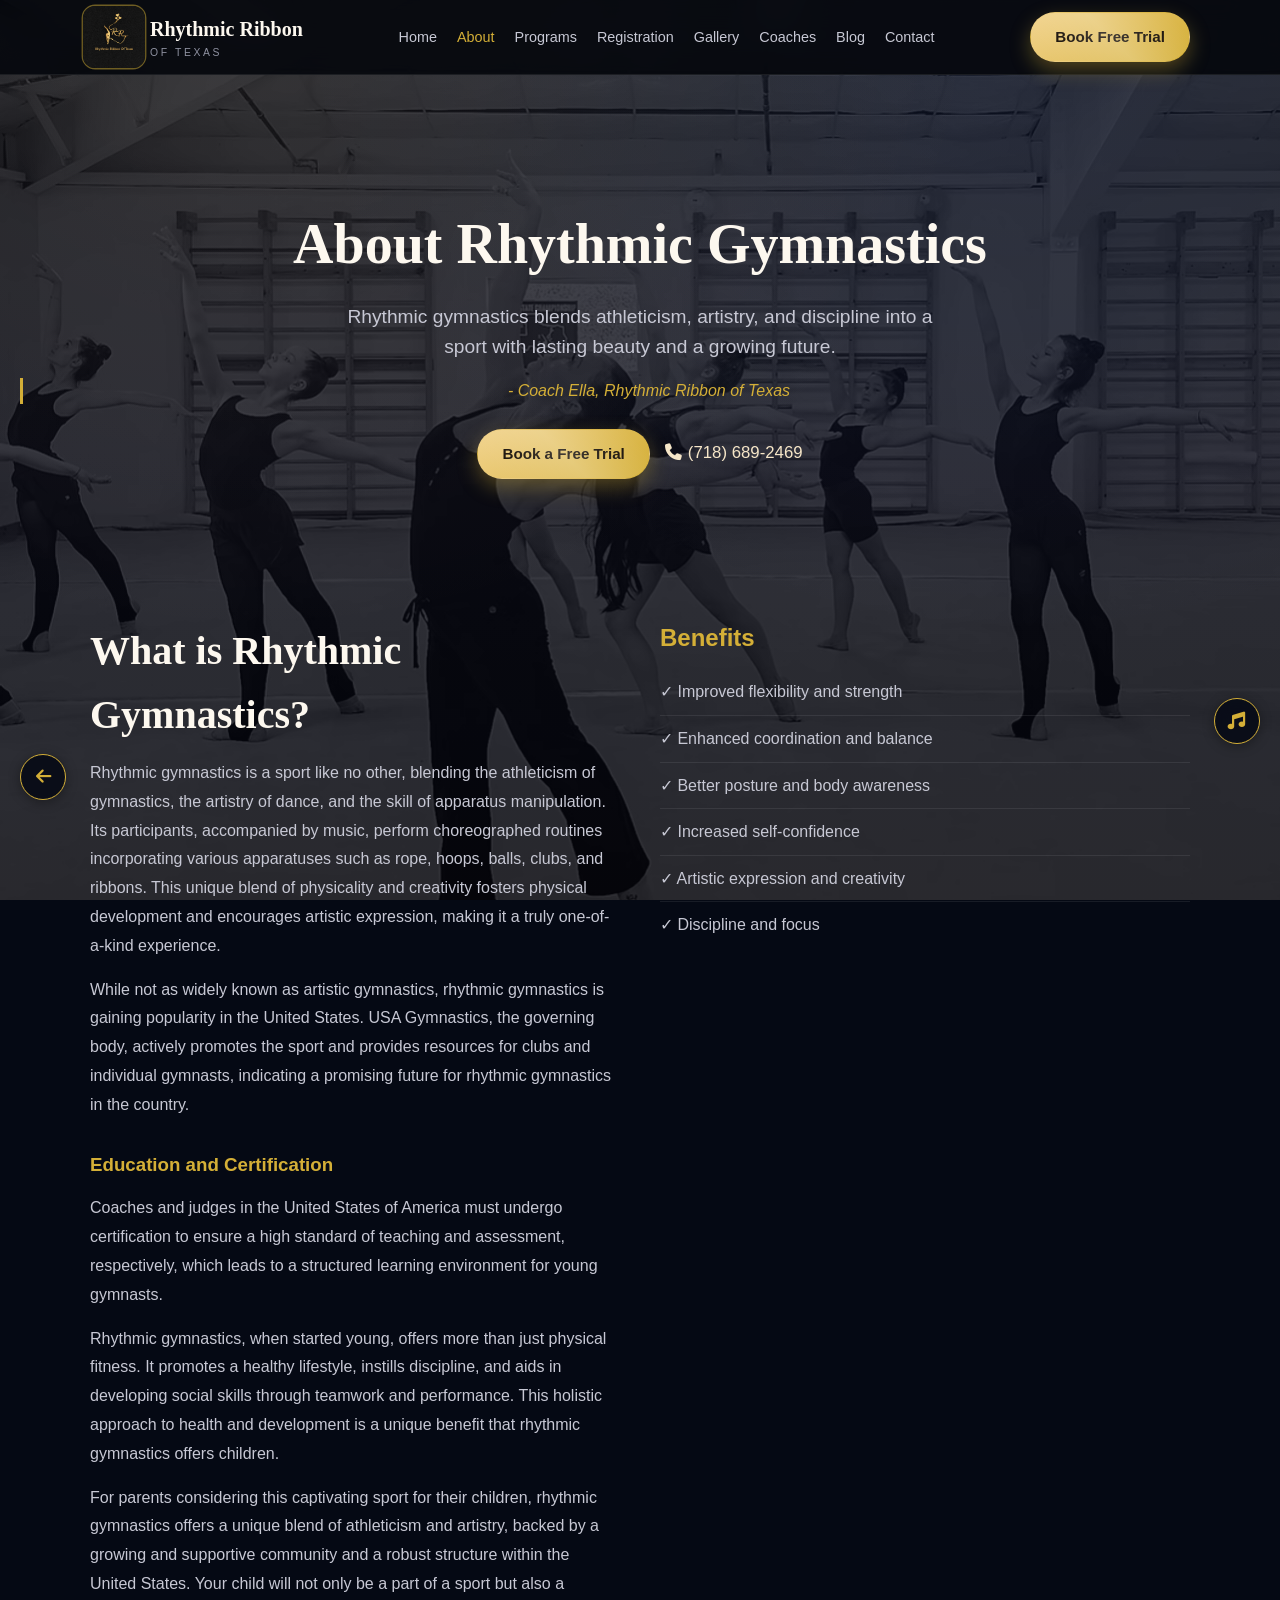
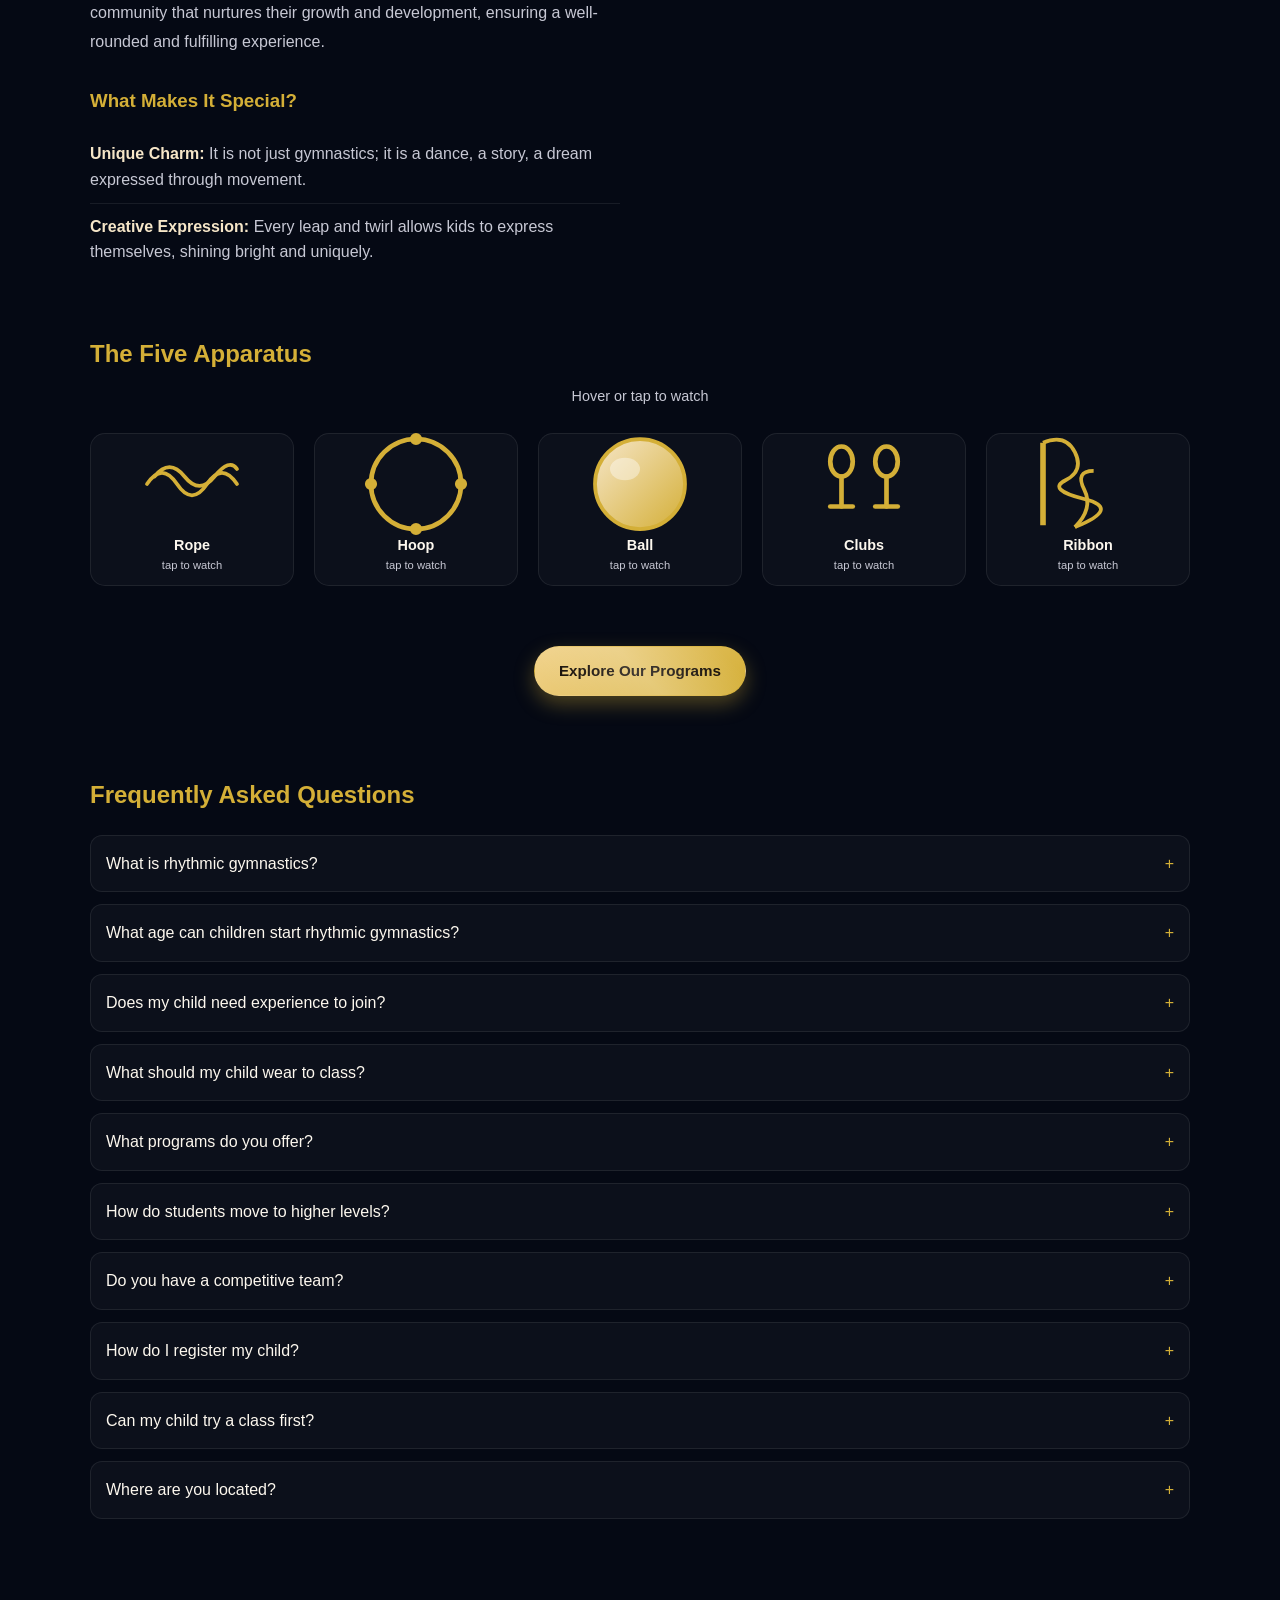
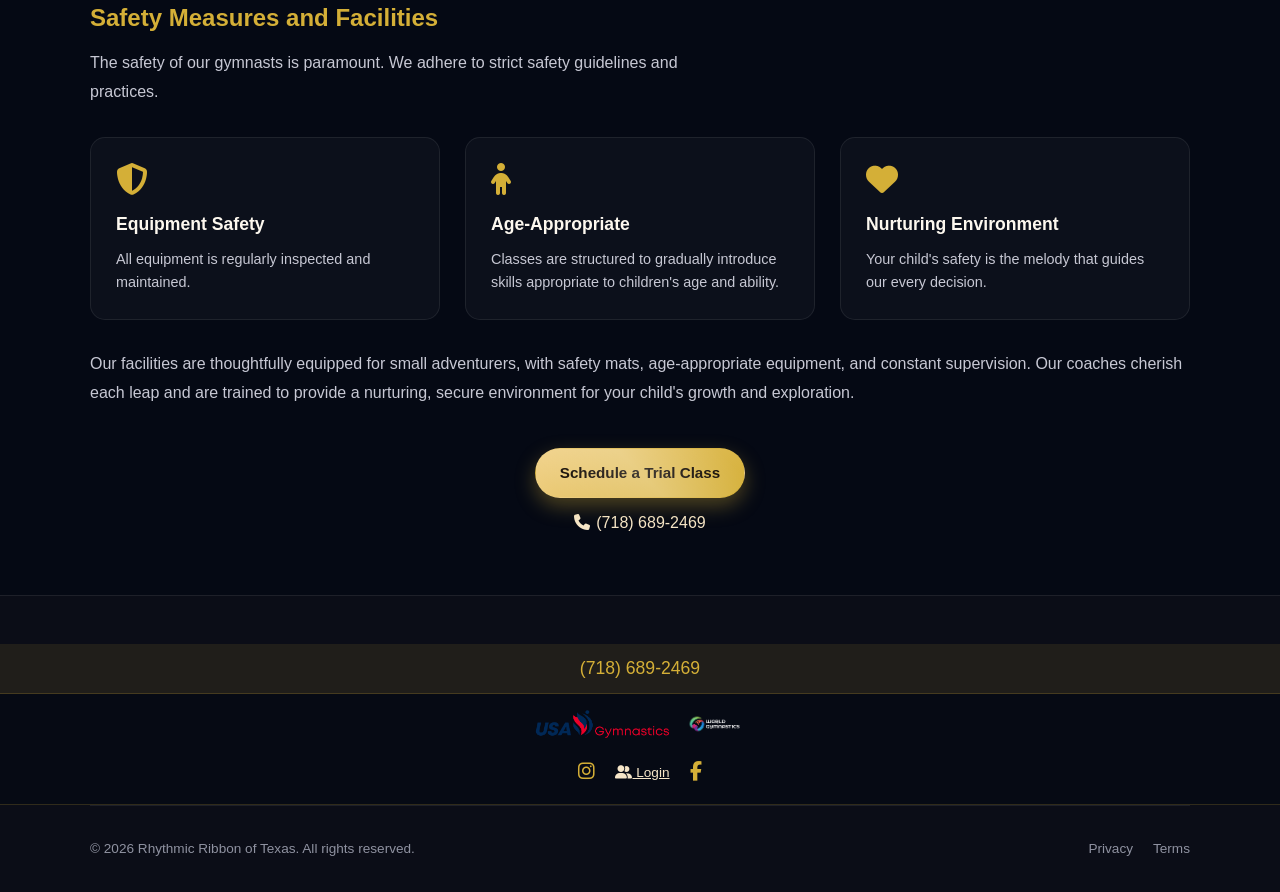
==== commit e19be128: "your message here" ====
--- a/about.html
+++ b/about.html
@@ -100,7 +100,7 @@
         <div class="grid-5">
           <div class="apparatus-item" onclick="openModal(this.dataset.video)" data-video="assets/rrt-media/apparatus-videos/rope-small.mp4" style="background: rgba(255,255,255,0.03); border: 1px solid var(--rrt-border); border-radius: 15px; padding: 10px; text-align: center; cursor: pointer;">
             <div style="position: relative; width: 100%; height: 80px; display: flex; align-items: center; justify-content: center;">
-              <img src="assets/icon-rope.svg" alt="Rope" class="apparatus-icon" style="width: 50px; height: 50px; object-fit: contain;">
+              <img src="assets/icon-rope.svg" alt="Rope" class="apparatus-icon" style="width: 120px; height: 120px; object-fit: contain;">
               <video src="assets/rrt-media/apparatus-videos/rope-small.mp4" muted class="apparatus-video" style="display:none; width: 100%; height: 80px; object-fit: contain; border-radius: 8px;"></video>
             </div>
             <h3 style="font-size: 0.9rem; margin-top: 10px;">Rope</h3>
@@ -108,7 +108,7 @@
           </div>
           <div class="apparatus-item" onclick="openModal(this.dataset.video)" data-video="assets/rrt-media/apparatus-videos/hoop.mp4" style="background: rgba(255,255,255,0.03); border: 1px solid var(--rrt-border); border-radius: 15px; padding: 10px; text-align: center; cursor: pointer;">
             <div style="position: relative; width: 100%; height: 80px; display: flex; align-items: center; justify-content: center;">
-              <img src="assets/icon-hoop.svg" alt="Hoop" class="apparatus-icon" style="width: 50px; height: 50px; object-fit: contain;">
+              <img src="assets/icon-hoop.svg" alt="Hoop" class="apparatus-icon" style="width: 120px; height: 120px; object-fit: contain;">
               <video src="assets/rrt-media/apparatus-videos/hoop.mp4" muted class="apparatus-video" style="display:none; width: 100%; height: 80px; object-fit: contain; border-radius: 8px;"></video>
             </div>
             <h3 style="font-size: 0.9rem; margin-top: 10px;">Hoop</h3>
@@ -116,7 +116,7 @@
           </div>
           <div class="apparatus-item" onclick="openModal(this.dataset.video)" data-video="assets/rrt-media/apparatus-videos/ball.mp4" style="background: rgba(255,255,255,0.03); border: 1px solid var(--rrt-border); border-radius: 15px; padding: 10px; text-align: center; cursor: pointer;">
             <div style="position: relative; width: 100%; height: 80px; display: flex; align-items: center; justify-content: center;">
-              <img src="assets/icon-ball.svg" alt="Ball" class="apparatus-icon" style="width: 50px; height: 50px; object-fit: contain;">
+              <img src="assets/icon-ball.svg" alt="Ball" class="apparatus-icon" style="width: 120px; height: 120px; object-fit: contain;">
               <video src="assets/rrt-media/apparatus-videos/ball.mp4" muted class="apparatus-video" style="display:none; width: 100%; height: 80px; object-fit: contain; border-radius: 8px;"></video>
             </div>
             <h3 style="font-size: 0.9rem; margin-top: 10px;">Ball</h3>
@@ -124,7 +124,7 @@
           </div>
           <div class="apparatus-item" onclick="openModal(this.dataset.video)" data-video="assets/rrt-media/apparatus-videos/club-small.mp4" style="background: rgba(255,255,255,0.03); border: 1px solid var(--rrt-border); border-radius: 15px; padding: 10px; text-align: center; cursor: pointer;">
             <div style="position: relative; width: 100%; height: 80px; display: flex; align-items: center; justify-content: center;">
-              <img src="assets/icon-clubs.svg" alt="Clubs" class="apparatus-icon" style="width: 50px; height: 50px; object-fit: contain;">
+              <img src="assets/icon-clubs.svg" alt="Clubs" class="apparatus-icon" style="width: 120px; height: 120px; object-fit: contain;">
               <video src="assets/rrt-media/apparatus-videos/club-small.mp4" muted class="apparatus-video" style="display:none; width: 100%; height: 80px; object-fit: contain; border-radius: 8px;"></video>
             </div>
             <h3 style="font-size: 0.9rem; margin-top: 10px;">Clubs</h3>
@@ -132,7 +132,7 @@
           </div>
           <div class="apparatus-item" onclick="openModal(this.dataset.video)" data-video="assets/rrt-media/apparatus-videos/ribbons-small.mp4" style="background: rgba(255,255,255,0.03); border: 1px solid var(--rrt-border); border-radius: 15px; padding: 10px; text-align: center; cursor: pointer;">
             <div style="position: relative; width: 100%; height: 80px; display: flex; align-items: center; justify-content: center;">
-              <img src="assets/icon-ribbon-stick.svg" alt="Ribbon" class="apparatus-icon" style="width: 50px; height: 50px; object-fit: contain;">
+              <img src="assets/icon-ribbon-stick.svg" alt="Ribbon" class="apparatus-icon" style="width: 120px; height: 120px; object-fit: contain;">
               <video src="assets/rrt-media/apparatus-videos/ribbons-small.mp4" muted class="apparatus-video" style="display:none; width: 100%; height: 80px; object-fit: contain; border-radius: 8px;"></video>
             </div>
             <h3 style="font-size: 0.9rem; margin-top: 10px;">Ribbon</h3>
